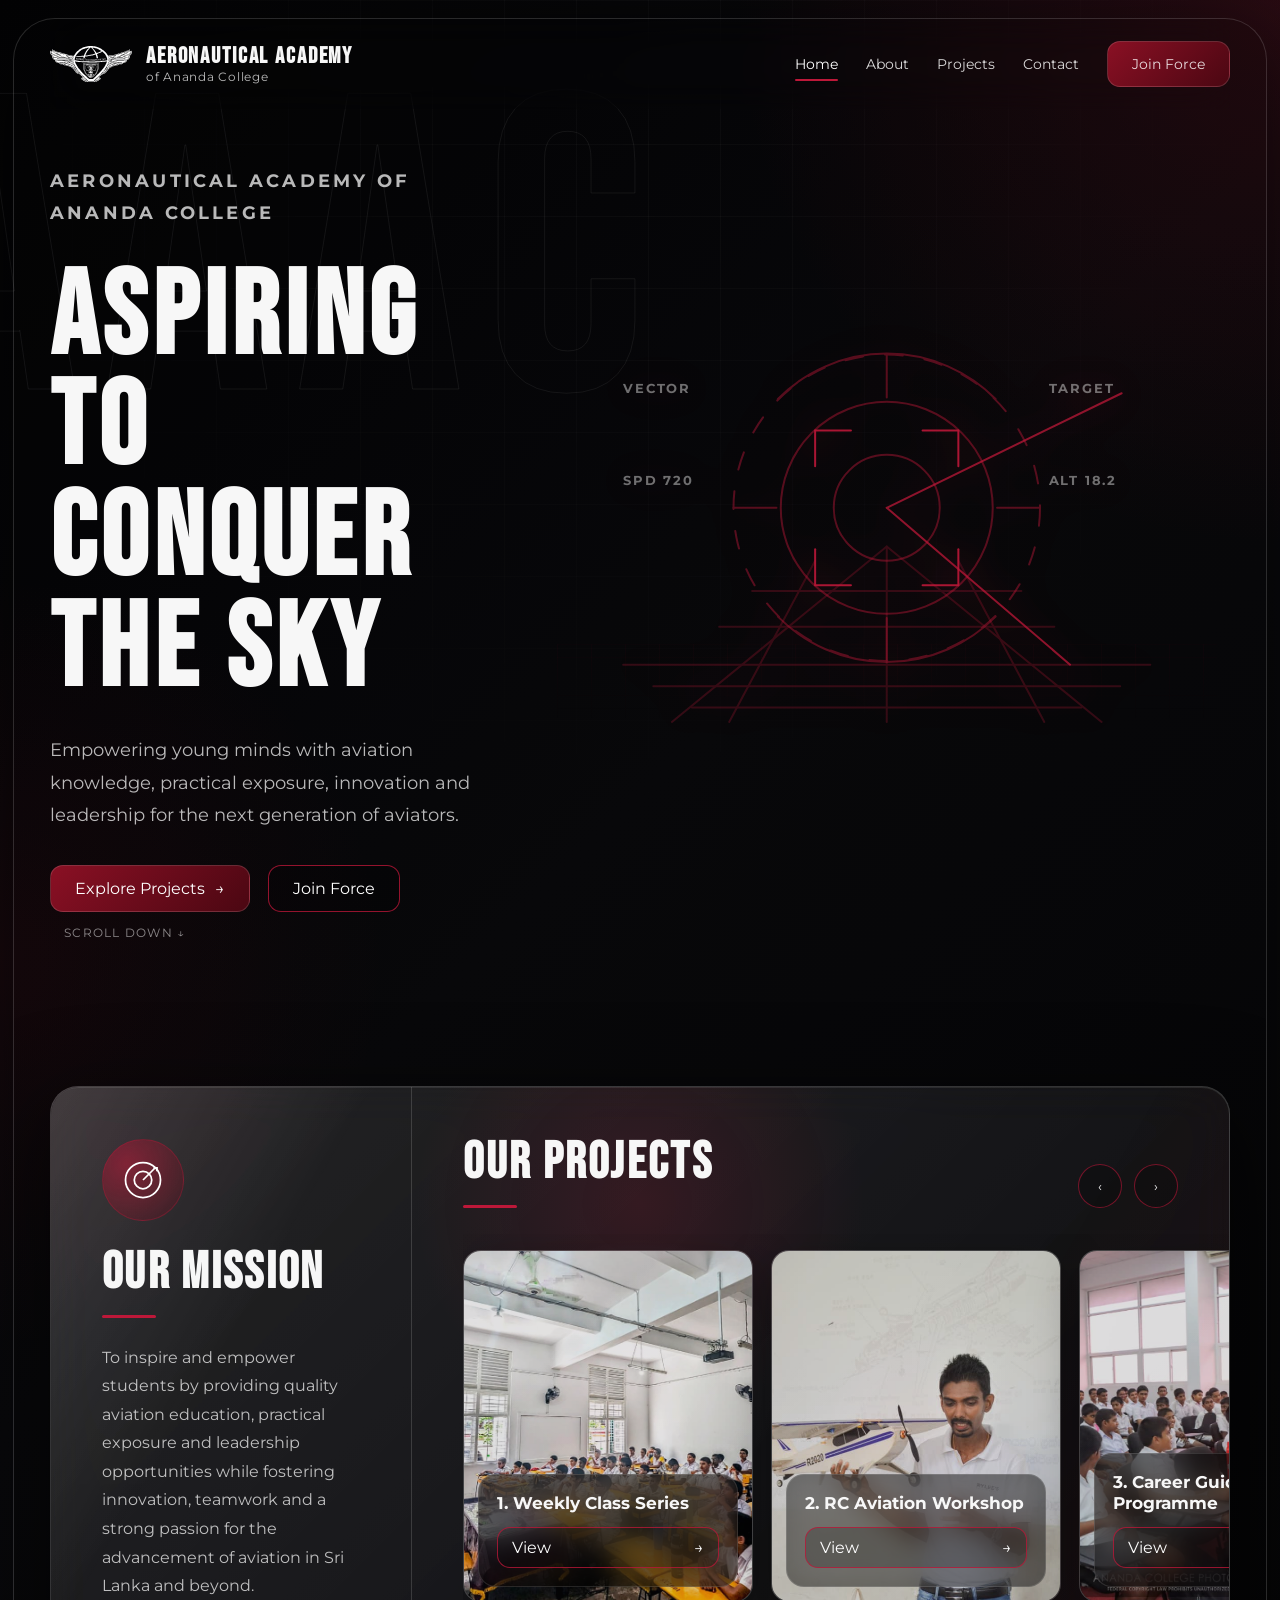
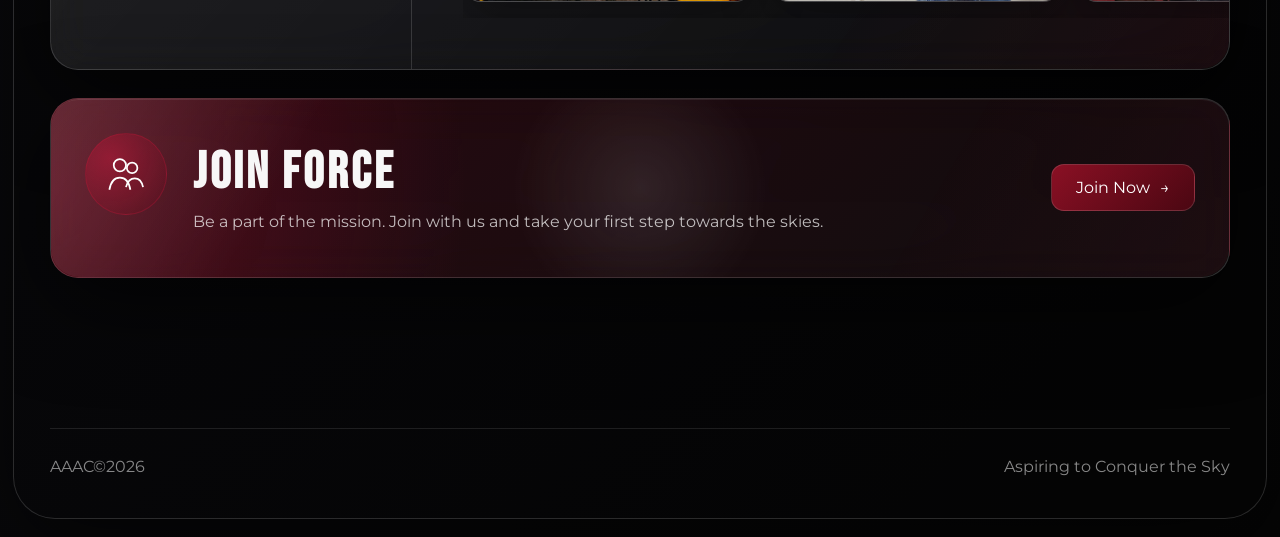
==== index.html @ 01f44553 "Update index.html" ====
<!doctype html>
<html lang="en">
<head>
  <meta charset="utf-8">
  <meta name="viewport" content="width=device-width, initial-scale=1">
  <title>Aeronautical Academy of Ananda College</title>
  <link rel="icon" type="image/x-icon" href="assets/img/fav.png">
  <meta name="description" content="Official website concept for the Aeronautical Academy of Ananda College.">
  <link rel="stylesheet" href="assets/css/style.css">
</head>
<body>
  <div class="site-shell">
    <header class="navbar">
      <a class="brand" href="index.html" aria-label="Aeronautical Academy home">
        <img src="assets/img/logo-white.svg" alt="Aeronautical Academy logo">
        <span class="brand-text"><strong>Aeronautical Academy</strong><span>of Ananda College</span></span>
      </a>
      <button id="mobileToggle" class="mobile-toggle" aria-label="Open navigation">☰</button>
      <nav id="navLinks" class="nav-links" aria-label="Main navigation">
        <a data-nav="index.html" href="index.html">Home</a>
        <a data-nav="about.html" href="about.html">About</a>
        <a href="index.html#projects">Projects</a>
        <a data-nav="contact.html" href="contact.html">Contact</a>
        <a class="btn btn-primary" href="join.html">Join Force</a>
      </nav>
    </header>

    <main>
      <section class="hero" id="home">
        <div class="hero-inner">
          <div class="hero-copy">
            <p class="eyebrow">Aeronautical Academy of Ananda College</p>
            <h1>Aspiring to Conquer the Sky</h1>
            <p>Empowering young minds with aviation knowledge, practical exposure, innovation and leadership for the next generation of aviators.</p>
            <div class="hero-actions">
              <a class="btn btn-primary" href="#projects">Explore Projects <span aria-hidden="true">→</span></a>
              <a class="btn btn-outline" href="join.html">Join Force</a>
            </div>
          </div>

          <div class="hero-visual fighter-hud-hero" aria-label="Interactive fighter jet HUD visual">
            <div id="f16Wrap" class="f16-wrap hud-wrap">
              <svg class="f16-svg hud-svg" viewBox="0 0 960 620" role="img" aria-label="Burgundy interactive fighter jet heads-up display">
                <defs>
                  <linearGradient id="hudFade" x1="0" y1="0" x2="1" y2="1">
                    <stop offset="0" stop-color="#ff315f" stop-opacity="0.88"/>
                    <stop offset="0.55" stop-color="#bd1839" stop-opacity="0.72"/>
                    <stop offset="1" stop-color="#6d0d20" stop-opacity="0.36"/>
                  </linearGradient>
                  <radialGradient id="hudGlow" cx="50%" cy="48%" r="55%">
                    <stop offset="0" stop-color="#bd1839" stop-opacity="0.22"/>
                    <stop offset="0.55" stop-color="#bd1839" stop-opacity="0.08"/>
                    <stop offset="1" stop-color="#bd1839" stop-opacity="0"/>
                  </radialGradient>
                </defs>


                <g class="hud-grid" aria-hidden="true">
                  <path d="M112 505 H848"/>
                  <path d="M154 535 H806"/>
                  <path d="M208 565 H752"/>
                  <path d="M480 340 V585"/>
                  <path d="M380 360 L260 585"/>
                  <path d="M580 360 L700 585"/>
                  <path d="M292 402 H668"/>
                  <path d="M246 452 H714"/>
                  <path d="M180 585 L480 340 L780 585"/>
                </g>

                <g class="hud-reticle">
                  <circle cx="480" cy="286" r="214"/>
                  <circle cx="480" cy="286" r="148"/>
                  <circle cx="480" cy="286" r="74"/>
                  <path d="M480 72 V132"/>
                  <path d="M480 440 V500"/>
                  <path d="M266 286 H326"/>
                  <path d="M634 286 H694"/>
                  <path d="M328 134 A214 214 0 0 1 632 134"/>
                  <path d="M328 438 A214 214 0 0 0 632 438"/>
                </g>

                <g class="hud-scan">
                  <path d="M480 286 L808 126"/>
                  <path d="M480 286 L736 505"/>
                </g>

                <g class="hud-lock">
                  <path d="M380 178 H430"/>
                  <path d="M530 178 H580"/>
                  <path d="M380 178 V228"/>
                  <path d="M580 178 V228"/>
                  <path d="M380 394 V344"/>
                  <path d="M580 394 V344"/>
                  <path d="M380 394 H430"/>
                  <path d="M530 394 H580"/>
                </g>

                <g class="hud-data hud-data-left">
                  <text x="112" y="126">VECTOR</text>
                  <path d="M112 148 H255"/>
                  <path d="M112 172 H214"/>
                  <path d="M112 196 H238"/>
                  <text x="112" y="254">SPD 720</text>
                  <path d="M112 276 H220"/>
                  <path d="M112 300 H184"/>
                </g>

                <g class="hud-data hud-data-right">
                  <text x="706" y="126">TARGET</text>
                  <path d="M706 148 H848"/>
                  <path d="M742 172 H848"/>
                  <path d="M720 196 H848"/>
                  <text x="706" y="254">ALT 18.2</text>
                  <path d="M738 276 H848"/>
                  <path d="M772 300 H848"/>
                </g>
                
              </svg>
            </div>
          </div>
        </div>
        <button class="hero-scroll" type="button" data-scroll-target="#projects">SCROLL DOWN ↓</button>
      </section>

      <section id="projects" class="section">
        <div class="home-combo glass">
          <div class="mission-panel">
            <div class="icon-orb" aria-hidden="true">
              <svg width="42" height="42" viewBox="0 0 48 48" fill="none" stroke="white" stroke-width="2"><path d="M24 44c11 0 20-9 20-20S35 4 24 4 4 13 4 24s9 20 20 20Z"/><path d="M24 34c5.5 0 10-4.5 10-10S29.5 14 24 14 14 18.5 14 24s4.5 10 10 10Z"/><path d="M24 24 38 10"/><path d="M36 10h4v4"/></svg>
            </div>
            <h2 class="section-title">Our Mission</h2>
            <div class="title-line"></div>
            <p>To inspire and empower students by providing quality aviation education, practical exposure and leadership opportunities while fostering innovation, teamwork and a strong passion for the advancement of aviation in Sri Lanka and beyond.</p>
          </div>

          <div class="projects-panel">
            <div class="panel-head">
              <div>
                <h2 class="section-title">Our Projects</h2>
                <div class="title-line"></div>
              </div>
              <div class="carousel-controls">
                <button id="projectPrev" class="circle-btn" aria-label="Previous projects">‹</button>
                <button id="projectNext" class="circle-btn" aria-label="Next projects">›</button>
              </div>
            </div>
            <div id="projectRail" class="project-rail" aria-label="Project carousel"></div>
          </div>
        </div>

        <div class="join-strip glass">
          <div class="icon-orb" aria-hidden="true">
            <svg width="42" height="42" viewBox="0 0 48 48" fill="none" stroke="white" stroke-width="2"><path d="M17 21a7 7 0 1 0 0-14 7 7 0 0 0 0 14Z"/><path d="M31 23a6 6 0 1 0 0-12 6 6 0 0 0 0 12Z"/><path d="M5 42c1.5-9 6-14 12-14s10.5 5 12 14"/><path d="M24 39c1.8-6.5 5.4-10 10-10 4.8 0 8.2 4 9.5 10"/></svg>
          </div>
          <div>
            <h2>Join Force</h2>
            <p>Be a part of the mission. Join with us and take your first step towards the skies.</p>
          </div>
          <a class="btn btn-primary" href="join.html">Join Now <span aria-hidden="true">→</span></a>
        </div>
      </section>
    </main>

    <footer class="footer">
      <span>AAAC©2026</span>
      <span>Aspiring to Conquer the Sky</span>
    </footer>
  </div>

  <script src="assets/data/site-content.js"></script>
  <script src="assets/js/main.js"></script>
</body>
</html>
---- assets/css/style.css ----
/*
  Aeronautical Academy of Ananda College website
  Theme: jet black + burgundy, rounded rectangles, glassmorphism, fluid UI
*/

@import url('https://fonts.googleapis.com/css2?family=Bebas+Neue&family=Montserrat:wght@300;400;500;600;700;800&display=swap');

/* If you own the Winland font file, place it at assets/fonts/winland.woff2 and uncomment this block.
@font-face {
  font-family: 'Winland';
  src: url('../fonts/winland.woff2') format('woff2');
  font-weight: normal;
  font-style: normal;
}
*/

:root {
  --black: #050507;
  --jet: #0b0b0f;
  --jet-2: #111116;
  --glass: rgba(19, 18, 22, 0.68);
  --glass-soft: rgba(255, 255, 255, 0.055);
  --border: rgba(255, 255, 255, 0.15);
  --border-strong: rgba(255, 255, 255, 0.28);
  --text: #f7f7f7;
  --muted: rgba(255, 255, 255, 0.72);
  --soft: rgba(255, 255, 255, 0.52);
  --burgundy: #8a1024;
  --burgundy-2: #bd1839;
  --burgundy-3: #4b0712;
  --shadow: 0 24px 90px rgba(0, 0, 0, 0.62);
  --radius-xl: 42px;
  --radius-lg: 28px;
  --radius-md: 18px;
  --radius-sm: 13px;
  --container: min(1180px, calc(100vw - 34px));
  --cursor-x: 50vw;
  --cursor-y: 50vh;
}


* {
  box-sizing: border-box;
}

html {
  scroll-behavior: smooth;
}

body {
  margin: 0;
  font-family: 'Montserrat', Arial, sans-serif;
  color: var(--text);
  background:
    radial-gradient(circle at top right, rgba(138, 16, 36, 0.24), transparent 34rem),
    radial-gradient(circle at left 45%, rgba(138, 16, 36, 0.12), transparent 24rem),
    linear-gradient(135deg, #030304 0%, #0a0a0d 42%, #050505 100%);
  overflow-x: hidden;
}

body::before {
  content: '';
  position: fixed;
  inset: 0;
  z-index: -3;
  background-image:
    linear-gradient(rgba(255,255,255,0.035) 1px, transparent 1px),
    linear-gradient(90deg, rgba(255,255,255,0.035) 1px, transparent 1px);
  background-size: 72px 72px;
  mask-image: radial-gradient(circle at 50% 20%, black, transparent 72%);
}

body::after {
  content: 'AAAC';
  position: fixed;
  z-index: -2;
  left: -7vw;
  top: 1vh;
  font-family: 'Bebas Neue', 'Montserrat', sans-serif;
  font-size: clamp(12rem, 33vw, 31rem);
  letter-spacing: 0.05em;
  color: transparent;
  -webkit-text-stroke: 1px rgba(255,255,255,0.08);
  text-stroke: 1px rgba(255,255,255,0.08);
  pointer-events: none;
}

a {
  color: inherit;
  text-decoration: none;
}

img {
  max-width: 100%;
  display: block;
}

button,
input,
select,
textarea {
  font-family: inherit;
}

::selection {
  background: var(--burgundy-2);
  color: white;
}


.cursor-glow {
  position: fixed;
  left: 0;
  top: 0;
  width: 340px;
  height: 340px;
  border-radius: 999px;
  transform: translate3d(calc(var(--cursor-x) - 170px), calc(var(--cursor-y) - 170px), 0);
  pointer-events: none;
  z-index: 1;
  opacity: 0.38;
  background: radial-gradient(circle, rgba(189, 24, 57, 0.22), rgba(189, 24, 57, 0.07) 38%, transparent 70%);
  filter: blur(16px);
  mix-blend-mode: screen;
  transition: opacity 180ms ease;
}

.cursor-glow.is-hidden {
  opacity: 0;
}

.site-shell,
.navbar,
main,
.footer {
  position: relative;
  z-index: 2;
}

.container {
  width: var(--container);
  margin-inline: auto;
}

.site-shell {
  width: min(1440px, calc(100vw - 26px));
  margin: 18px auto;
  border: 1px solid var(--border);
  border-radius: var(--radius-xl);
  background: rgba(0,0,0,0.18);
  box-shadow: var(--shadow);
  overflow: hidden;
}

.navbar {
  position: sticky;
  top: 0;
  z-index: 50;
  display: flex;
  align-items: center;
  justify-content: space-between;
  gap: 18px;
  width: var(--container);
  margin: 0 auto;
  padding: 22px 0;
  backdrop-filter: blur(18px);
}

.brand {
  display: flex;
  align-items: center;
  gap: 14px;
  min-width: 250px;
}

.brand img {
  width: 82px;
  height: auto;
}

.brand-text {
  line-height: 1.1;
}

.brand-text strong {
  display: block;
  font-family: 'Bebas Neue', 'Montserrat', sans-serif;
  letter-spacing: 0.08em;
  font-size: 1.45rem;
}

.brand-text span {
  display: block;
  font-size: 0.78rem;
  color: var(--muted);
  letter-spacing: 0.06em;
}

.nav-links {
  display: flex;
  align-items: center;
  gap: 28px;
  font-size: 0.9rem;
}

.nav-links a {
  position: relative;
  color: rgba(255,255,255,0.84);
  transition: color 180ms ease;
}

.nav-links a::after {
  content: '';
  position: absolute;
  left: 0;
  bottom: -8px;
  width: 100%;
  height: 2px;
  border-radius: 999px;
  background: var(--burgundy-2);
  transform: scaleX(0);
  transform-origin: left;
  transition: transform 180ms ease;
}

.nav-links a:hover,
.nav-links a.active {
  color: white;
}

.nav-links a:hover::after,
.nav-links a.active::after {
  transform: scaleX(1);
}

.mobile-toggle {
  display: none;
  width: 46px;
  height: 46px;
  border: 1px solid var(--border);
  border-radius: 16px;
  background: var(--glass-soft);
  color: white;
  cursor: pointer;
}

.btn {
  border: 1px solid var(--border);
  border-radius: var(--radius-sm);
  padding: 13px 24px;
  color: white;
  background: rgba(255,255,255,0.04);
  cursor: pointer;
  transition: transform 190ms ease, box-shadow 190ms ease, background 190ms ease, border-color 190ms ease;
  display: inline-flex;
  align-items: center;
  justify-content: center;
  gap: 10px;
  min-height: 46px;
}

.btn:hover {
  transform: translateY(-2px);
  border-color: rgba(255,255,255,0.28);
  box-shadow: 0 12px 30px rgba(138, 16, 36, 0.28);
}

.btn-primary {
  background: linear-gradient(135deg, var(--burgundy), var(--burgundy-3));
  border-color: rgba(255,255,255,0.14);
}

.btn-outline {
  border-color: rgba(189,24,57,0.78);
  background: rgba(0,0,0,0.18);
}

.section {
  padding: clamp(56px, 8vw, 112px) 0;
  position: relative;
}

.hero {
  min-height: 785px;
  display: grid;
  align-items: center;
  position: relative;
  padding: 28px 0 72px;
}

.hero-inner {
  display: grid;
  grid-template-columns: minmax(320px, 0.92fr) minmax(420px, 1.35fr);
  align-items: center;
  gap: 24px;
  width: var(--container);
  margin-inline: auto;
}

.eyebrow {
  color: var(--burgundy-2);
  font-weight: 700;
  letter-spacing: 0.18em;
  text-transform: uppercase;
  font-size: 0.78rem;
}

.hero h1,
.page-title,
.section-title,
.card-title,
.project-heading {
  font-family: 'Bebas Neue', 'Winland', 'Montserrat', sans-serif;
  letter-spacing: 0.045em;
  line-height: 0.94;
  margin: 0;
}

.hero h1 {
  font-size: clamp(4.3rem, 9.2vw, 8.8rem);
  max-width: 670px;
  text-wrap: balance;
}

.hero p {
  color: var(--muted);
  font-size: clamp(1rem, 1.4vw, 1.16rem);
  line-height: 1.8;
  max-width: 540px;
  margin: 28px 0 34px;
}

.hero-actions {
  display: flex;
  gap: 18px;
  flex-wrap: wrap;
}

.hero-visual {
  position: relative;
  min-height: 520px;
  display: grid;
  place-items: center;
  perspective: 1000px;
}


.hero-visual::before,
.hero-visual::after {
  content: '';
  position: absolute;
  pointer-events: none;
}

.hero-visual::before {
  width: min(720px, 94%);
  height: min(720px, 94%);
  border-radius: 50%;
  border: 1px solid rgba(189, 24, 57, 0.14);
  box-shadow: inset 0 0 42px rgba(189, 24, 57, 0.07), 0 0 90px rgba(189, 24, 57, 0.08);
}

.hero-visual::after {
  width: min(520px, 80%);
  height: min(520px, 80%);
  border-radius: 50%;
  background:
    linear-gradient(90deg, transparent 49.8%, rgba(189,24,57,.22) 50%, transparent 50.2%),
    linear-gradient(0deg, transparent 49.8%, rgba(189,24,57,.22) 50%, transparent 50.2%);
  opacity: 0.35;
  transform: rotate(var(--radar-rotation, 0deg));
}

.f16-wrap {
  position: relative;
  width: min(760px, 100%);
  aspect-ratio: 1.48 / 1;
  display: grid;
  place-items: center;
  transform-style: preserve-3d;
  transition: transform 320ms cubic-bezier(.2,.8,.2,1), filter 220ms ease;
  will-change: transform;
}


.f16-wrap::before {
  content: '';
  position: absolute;
  width: 88%;
  aspect-ratio: 1;
  border: 1px solid rgba(189, 24, 57, 0.28);
  border-radius: 999px;
  background:
    repeating-conic-gradient(from 0deg, rgba(189,24,57,0.25) 0 1deg, transparent 1deg 12deg),
    radial-gradient(circle, rgba(138,16,36,0.18), transparent 66%);
  filter: blur(0.1px);
  opacity: 0.72;
}

.f16-wrap::after {
  content: '';
  position: absolute;
  inset: 52% -10% -18%;
  background-image:
    linear-gradient(rgba(189, 24, 57, 0.34) 1px, transparent 1px),
    linear-gradient(90deg, rgba(189, 24, 57, 0.18) 1px, transparent 1px);
  background-size: 42px 42px;
  transform: perspective(500px) rotateX(72deg);
  transform-origin: top;
  opacity: 0.54;
  mask-image: linear-gradient(to bottom, black, transparent 82%);
}

.f16-svg {
  position: relative;
  z-index: 2;
  width: 100%;
  height: 100%;
  filter: drop-shadow(0 0 16px rgba(189,24,57,0.34));
}


.f16-wrap:hover .f16-svg {
  filter: drop-shadow(0 0 22px rgba(189,24,57,0.62)) drop-shadow(0 0 55px rgba(138,16,36,0.36));
}

.f16-svg path,
.f16-svg line,
.f16-svg ellipse,
.f16-svg polygon {
  vector-effect: non-scaling-stroke;
}

.f16-svg path,
.f16-svg line,
.f16-svg ellipse,
.f16-svg polyline,
.f16-svg polygon {
  fill: none;
  stroke: var(--burgundy-2);
  stroke-width: 1.8;
  stroke-linecap: round;
  stroke-linejoin: round;
}

.hero-scroll {
  position: absolute;
  left: calc((100vw - var(--container)) / 2);
  bottom: 36px;
  font-size: 0.72rem;
  color: var(--soft);
  letter-spacing: 0.11em;
}

.glass {
  position: relative;
  border: 1px solid var(--border);
  border-radius: var(--radius-lg);
  background:
    radial-gradient(circle at var(--mx, 50%) var(--my, 20%), rgba(189,24,57,0.16), transparent 30%),
    linear-gradient(135deg, rgba(255,255,255,0.11), rgba(255,255,255,0.035));
  box-shadow: var(--shadow), inset 0 1px 0 rgba(255,255,255,0.09);
  backdrop-filter: blur(22px) saturate(135%);
  -webkit-backdrop-filter: blur(22px) saturate(135%);
}

.glass::before {
  content: '';
  position: absolute;
  inset: 0;
  border-radius: inherit;
  pointer-events: none;
  background:
    linear-gradient(120deg, rgba(255,255,255,0.17), transparent 22%, transparent 72%, rgba(189,24,57,0.12)),
    radial-gradient(circle at var(--mx, 50%) var(--my, 50%), rgba(255,255,255,0.13), transparent 22%);
  opacity: 0.75;
  mask-image: linear-gradient(black, black);
}

.glass > * {
  position: relative;
  z-index: 1;
}

.home-combo {
  width: var(--container);
  margin: 0 auto;
  display: grid;
  grid-template-columns: minmax(260px, 0.42fr) minmax(0, 0.95fr);
  overflow: hidden;
}

.mission-panel {
  padding: clamp(28px, 4vw, 54px);
  border-right: 1px solid var(--border);
}

.icon-orb {
  width: 82px;
  height: 82px;
  border-radius: 50%;
  display: grid;
  place-items: center;
  background: radial-gradient(circle at 30% 30%, rgba(189,24,57,0.55), rgba(72,7,18,0.22));
  border: 1px solid rgba(189,24,57,0.34);
  margin-bottom: 28px;
}

.section-title {
  font-size: clamp(2.6rem, 4vw, 4.3rem);
}

.title-line {
  width: 54px;
  height: 3px;
  border-radius: 999px;
  background: var(--burgundy-2);
  margin: 18px 0 26px;
}

.mission-panel p,
.about-copy p,
.project-body p,
.info-card p,
.form-intro p {
  color: var(--muted);
  line-height: 1.82;
  font-size: 0.98rem;
}

.projects-panel {
  padding: clamp(28px, 4vw, 54px) 0 clamp(28px, 4vw, 54px) clamp(28px, 4vw, 54px);
  min-width: 0;
}

.panel-head {
  display: flex;
  align-items: center;
  justify-content: space-between;
  gap: 18px;
  padding-right: clamp(28px, 4vw, 54px);
}

.carousel-controls {
  display: flex;
  gap: 12px;
}

.circle-btn {
  width: 44px;
  height: 44px;
  border-radius: 999px;
  border: 1px solid rgba(189,24,57,0.58);
  background: rgba(0,0,0,0.2);
  color: white;
  cursor: pointer;
}

.project-rail {
  display: flex;
  gap: 18px;
  overflow-x: auto;
  scroll-snap-type: x mandatory;
  padding: 16px clamp(28px, 4vw, 54px) 16px 0;
  scrollbar-width: none;
}

.project-rail::-webkit-scrollbar {
  display: none;
}

.project-card {
  flex: 0 0 min(290px, 78vw);
  min-height: 350px;
  border: 1px solid var(--border);
  border-radius: var(--radius-md);
  background:
    radial-gradient(circle at var(--mx, 50%) var(--my, 50%), rgba(189,24,57,0.25), transparent 38%),
    linear-gradient(135deg, rgba(255,255,255,0.10), rgba(255,255,255,0.035));
  overflow: hidden;
  scroll-snap-align: start;
  position: relative;
  transform-style: preserve-3d;
  transition: border-color 170ms ease, box-shadow 170ms ease;
  will-change: transform;
  box-shadow: 0 18px 48px rgba(0,0,0,0.35);
}


.project-card:hover {
  border-color: rgba(189,24,57,0.7);
}


.project-card::after,
.member-card::after,
.detail-card::after {
  content: '';
  position: absolute;
  inset: 0;
  border-radius: inherit;
  pointer-events: none;
  background: radial-gradient(circle at var(--mx, 50%) var(--my, 50%), rgba(255,255,255,0.23), transparent 22%);
  opacity: 0;
  transition: opacity 160ms ease;
  z-index: 1;
}


.project-card:hover::after,
.member-card:hover::after,
.detail-card:hover::after {
  opacity: 0.45;
}

.project-card:hover {
  box-shadow: 0 28px 72px rgba(0,0,0,0.55), 0 0 34px rgba(189,24,57,0.17);
}

.project-card-content,
.member-card > *,
.detail-card > * {
  position: relative;
  z-index: 2;
}

.project-card img {
  width: 100%;
  height: 350px;
  object-fit: cover;
  opacity: 0.86;
  transition: transform 250ms ease, opacity 250ms ease;
}

.project-card:hover img {
  transform: scale(1.05);
  opacity: 1;
}

.project-card-content {
  position: absolute;
  inset: auto 14px 14px 14px;
  border-radius: 18px;
  padding: 18px;
  background: rgba(0,0,0,0.48);
  border: 1px solid rgba(255,255,255,0.12);
  backdrop-filter: blur(14px);
  z-index: 2;
}

.project-card h3 {
  font-size: 1.05rem;
  line-height: 1.22;
  margin: 0 0 14px;
}

.project-card .btn {
  width: 100%;
  min-height: 40px;
  padding: 10px 14px;
  justify-content: space-between;
}

.join-strip {
  width: var(--container);
  margin: 28px auto 0;
  display: grid;
  grid-template-columns: auto 1fr auto;
  align-items: center;
  gap: 26px;
  padding: clamp(24px, 3vw, 34px);
  background:
    radial-gradient(circle at left, rgba(189,24,57,0.32), transparent 26rem),
    linear-gradient(135deg, rgba(138,16,36,0.28), rgba(255,255,255,0.04));
}

.join-strip h2 {
  margin: 0;
  font-family: 'Bebas Neue', sans-serif;
  font-size: clamp(2.8rem, 4vw, 4.2rem);
  letter-spacing: 0.06em;
}

.join-strip p {
  margin: 6px 0 0;
  color: var(--muted);
  line-height: 1.6;
}

.page-hero {
  width: var(--container);
  margin: 0 auto;
  padding: 82px 0 52px;
}

.page-title {
  font-size: clamp(4.8rem, 10vw, 10rem);
}

.page-subtitle {
  max-width: 760px;
  margin-top: 22px;
  color: var(--muted);
  line-height: 1.8;
}

.about-grid {
  width: var(--container);
  margin: 0 auto;
  display: grid;
  grid-template-columns: minmax(0, 0.8fr) minmax(280px, 0.52fr);
  gap: 22px;
}

.about-copy,
.info-card,
.project-article,
.form-card,
.board-panel,
.contact-form-card {
  padding: clamp(28px, 4vw, 52px);
}

.about-visual {
  min-height: 430px;
  border-radius: var(--radius-lg);
  border: 1px solid var(--border);
  background:
    radial-gradient(circle at 50% 42%, rgba(138,16,36,0.34), transparent 18rem),
    linear-gradient(135deg, rgba(255,255,255,0.08), rgba(255,255,255,0.02));
  position: relative;
  overflow: hidden;
}

.about-visual::after {
  content: '';
  position: absolute;
  inset: 18%;
  border-radius: 50%;
  border: 1px solid rgba(189,24,57,0.35);
  box-shadow: 0 0 0 55px rgba(189,24,57,0.035), 0 0 90px rgba(189,24,57,0.2);
}

.board-panel {
  width: var(--container);
  margin: 28px auto 0;
}

.board-grid {
  display: grid;
  grid-template-columns: repeat(3, minmax(0, 1fr));
  gap: 16px;
  margin-top: 28px;
}

.member-card {
  display: grid;
  grid-template-columns: 54px 1fr;
  align-items: center;
  gap: 14px;
  border: 1px solid var(--border);
  border-radius: var(--radius-md);
  padding: 18px;
  background:
    radial-gradient(circle at var(--mx, 50%) var(--my, 50%), rgba(189,24,57,0.16), transparent 44%),
    rgba(255,255,255,0.055);
  transform-style: preserve-3d;
  transition: border-color 160ms ease, box-shadow 160ms ease;
  will-change: transform;
  position: relative;
  overflow: hidden;
}

.member-card:hover {
  border-color: rgba(189,24,57,0.66);
  box-shadow: 0 22px 55px rgba(0,0,0,0.34), 0 0 28px rgba(189,24,57,0.12);
}

.avatar {
  width: 54px;
  height: 54px;
  border-radius: 50%;
  background: radial-gradient(circle at 30% 30%, rgba(255,255,255,0.92), rgba(255,255,255,0.16));
  border: 1px solid rgba(189,24,57,0.65);
  display: grid;
  place-items: center;
  overflow: hidden;
}

.avatar svg {
  width: 33px;
  height: 33px;
  opacity: 0.95;
}

.member-card strong {
  display: block;
  text-transform: uppercase;
  font-size: 0.78rem;
  letter-spacing: 0.03em;
}

.member-card span {
  display: block;
  margin-top: 4px;
  color: var(--muted);
  font-size: 0.86rem;
}

.form-layout,
.contact-layout,
.project-layout {
  width: var(--container);
  margin: 0 auto;
  display: grid;
  grid-template-columns: minmax(0, 0.72fr) minmax(300px, 0.38fr);
  gap: 22px;
  align-items: start;
}

.form-section-title {
  margin: 38px 0 16px;
  font-family: 'Bebas Neue', sans-serif;
  letter-spacing: 0.06em;
  font-size: 2.2rem;
  color: white;
}

.form-grid {
  display: grid;
  grid-template-columns: repeat(2, minmax(0, 1fr));
  gap: 16px;
}

.form-grid .full {
  grid-column: 1 / -1;
}

label {
  display: block;
  color: rgba(255,255,255,0.86);
  font-size: 0.86rem;
  margin-bottom: 8px;
}

input,
select,
textarea {
  width: 100%;
  color: white;
  background: rgba(255,255,255,0.07);
  border: 1px solid rgba(255,255,255,0.16);
  border-radius: var(--radius-sm);
  padding: 14px 15px;
  outline: none;
  transition: border-color 160ms ease, background 160ms ease, box-shadow 160ms ease;
}

textarea {
  min-height: 142px;
  resize: vertical;
}

input:focus,
select:focus,
textarea:focus {
  border-color: rgba(189,24,57,0.78);
  background: rgba(255,255,255,0.095);
  box-shadow: 0 0 0 4px rgba(189,24,57,0.14);
}

.form-actions {
  display: flex;
  gap: 14px;
  margin-top: 28px;
  flex-wrap: wrap;
}

.notice {
  margin-top: 16px;
  color: var(--muted);
  font-size: 0.9rem;
  line-height: 1.6;
}

.mini-list {
  list-style: none;
  padding: 0;
  margin: 20px 0 0;
}

.mini-list li {
  padding: 13px 0;
  border-bottom: 1px solid rgba(255,255,255,0.1);
  color: var(--muted);
}

.contact-details {
  display: grid;
  gap: 16px;
}

.detail-card {
  position: relative;
  overflow: hidden;
  padding: 24px;
  border-radius: var(--radius-md);
  border: 1px solid var(--border);
  background: rgba(255,255,255,0.055);
}

.detail-card strong {
  display: block;
  text-transform: uppercase;
  font-size: 0.76rem;
  letter-spacing: 0.12em;
  color: var(--soft);
  margin-bottom: 8px;
}

.project-heading {
  font-size: clamp(3.4rem, 6vw, 6.2rem);
}

.project-meta {
  display: flex;
  gap: 12px;
  flex-wrap: wrap;
  margin: 20px 0 30px;
}

.pill {
  border: 1px solid rgba(189,24,57,0.46);
  border-radius: 999px;
  padding: 9px 14px;
  color: var(--muted);
  background: rgba(255,255,255,0.04);
  font-size: 0.84rem;
}

.project-main-image {
  border-radius: var(--radius-lg);
  overflow: hidden;
  border: 1px solid var(--border);
  margin: 0 0 28px;
}

.project-body h2 {
  font-family: 'Bebas Neue', sans-serif;
  letter-spacing: 0.05em;
  font-size: 2.8rem;
  margin: 34px 0 12px;
}

.toast {
  position: fixed;
  right: 24px;
  bottom: 24px;
  z-index: 100;
  max-width: 360px;
  padding: 16px 18px;
  border-radius: 18px;
  background: rgba(10,10,12,0.86);
  border: 1px solid rgba(189,24,57,0.55);
  color: white;
  box-shadow: var(--shadow);
  transform: translateY(24px);
  opacity: 0;
  pointer-events: none;
  transition: opacity 200ms ease, transform 200ms ease;
}

.toast.show {
  opacity: 1;
  transform: translateY(0);
}

.footer {
  width: var(--container);
  margin: 48px auto 0;
  padding: 28px 0 42px;
  color: var(--soft);
  border-top: 1px solid rgba(255,255,255,0.1);
  display: flex;
  justify-content: space-between;
  gap: 16px;
  flex-wrap: wrap;
}

@media (max-width: 990px) {
  .site-shell {
    margin: 8px auto;
    width: calc(100vw - 16px);
  }
  .mobile-toggle {
    display: block;
  }
  .nav-links {
    position: fixed;
    top: 92px;
    left: 18px;
    right: 18px;
    display: none;
    flex-direction: column;
    align-items: stretch;
    gap: 0;
    padding: 16px;
    border-radius: 24px;
    border: 1px solid var(--border);
    background: rgba(8,8,10,0.94);
    backdrop-filter: blur(22px);
  }
  .nav-links.open {
    display: flex;
  }
  .nav-links a,
  .nav-links .btn {
    padding: 14px;
  }
  .hero {
    min-height: auto;
  }
  .hero-inner,
  .home-combo,
  .about-grid,
  .form-layout,
  .contact-layout,
  .project-layout {
    grid-template-columns: 1fr;
  }
  .hero-visual {
    min-height: 390px;
    order: -1;
  }
  .mission-panel {
    border-right: none;
    border-bottom: 1px solid var(--border);
  }
  .join-strip {
    grid-template-columns: 1fr;
  }
  .board-grid {
    grid-template-columns: repeat(2, minmax(0, 1fr));
  }
}

@media (max-width: 620px) {
  :root {
    --radius-xl: 26px;
    --radius-lg: 22px;
  }
  .brand {
    min-width: 0;
  }
  .brand img {
    width: 58px;
  }
  .brand-text strong {
    font-size: 1.1rem;
  }
  .brand-text span {
    font-size: 0.66rem;
  }
  .hero h1 {
    font-size: clamp(3.8rem, 17vw, 5.6rem);
  }
  .panel-head,
  .hero-actions,
  .form-actions {
    align-items: stretch;
    flex-direction: column;
  }
  .carousel-controls {
    align-self: flex-start;
  }
  .form-grid,
  .board-grid {
    grid-template-columns: 1fr;
  }
  .footer {
    flex-direction: column;
  }
}


@media (prefers-reduced-motion: reduce) {
  html { scroll-behavior: auto; }
  *, *::before, *::after { transition-duration: 0.01ms !important; animation-duration: 0.01ms !important; animation-iteration-count: 1 !important; }
  .cursor-glow { display: none; }
}

/* === Requested fixes only: hero buttons, Corsair F4U-1 visual, 360 engine card === */
.hero-copy {
  position: relative;
  z-index: 8;
}

.hero-actions,
.hero-actions .btn {
  position: relative;
  z-index: 30;
  pointer-events: auto;
}

.hero-scroll {
  z-index: 30;
  border: 0;
  background: transparent;
  font-family: 'Montserrat', sans-serif;
  cursor: pointer;
  padding: 8px 0;
  pointer-events: auto;
  transition: color 180ms ease, transform 180ms ease, text-shadow 180ms ease;
}

.hero-scroll:hover {
  color: var(--burgundy-2);
  transform: translateY(-2px);
  text-shadow: 0 0 18px rgba(189, 24, 57, 0.55);
}

.hero-visual.corsair-hero {
  pointer-events: none;
}

.hero-visual.corsair-hero::before,
.hero-visual.corsair-hero::after,
.corsair-wrap::before {
  display: none !important;
}

.corsair-wrap {
  pointer-events: auto;
  width: min(820px, 100%);
  aspect-ratio: 1.62 / 1;
  filter: drop-shadow(0 0 20px rgba(189, 24, 57, 0.22));
}

.corsair-wrap::after {
  inset: 64% -6% -22%;
  opacity: 0.38;
  background-size: 46px 46px;
}

.corsair-svg {
  transform: translateZ(36px);
}

.corsair-svg path,
.corsair-svg line,
.corsair-svg ellipse,
.corsair-svg circle,
.corsair-svg polygon {
  fill: none;
  stroke: var(--burgundy-2);
  stroke-width: 2.05;
  stroke-linecap: round;
  stroke-linejoin: round;
  vector-effect: non-scaling-stroke;
}

.corsair-shadow-grid {
  opacity: 0.32;
}

.corsair-body {
  opacity: 0.96;
}

.corsair-prop {
  opacity: 0.82;
  transform-box: fill-box;
  transform-origin: center;
  animation: corsairPropPulse 5.2s ease-in-out infinite;
}

.corsair-wing,
.corsair-tail,
.corsair-details {
  opacity: 0.9;
}

.corsair-wrap:hover .corsair-svg {
  filter: drop-shadow(0 0 24px rgba(189,24,57,0.7)) drop-shadow(0 0 60px rgba(138,16,36,0.42));
}

.about-visual.engine-card {
  display: grid;
  place-items: center;
  cursor: grab;
  user-select: none;
  min-height: 430px;
}

.about-visual.engine-card::after {
  display: none !important;
}

.about-visual.engine-card:active {
  cursor: grabbing;
}

.engine-stage {
  width: min(440px, 86%);
  aspect-ratio: 1 / 1;
  display: grid;
  place-items: center;
  perspective: 920px;
  transform-style: preserve-3d;
  animation: engineFloat 5.5s ease-in-out infinite;
}

.engine-stage::before {
  content: '';
  position: absolute;
  inset: 9%;
  border-radius: 999px;
  background: radial-gradient(circle, rgba(189,24,57,0.24), rgba(189,24,57,0.06) 44%, transparent 70%);
  filter: blur(18px);
  transform: translateZ(-80px);
}

.engine-svg {
  position: relative;
  z-index: 2;
  width: 100%;
  height: 100%;
  overflow: visible;
  transform: rotateY(var(--engine-rotate-y, -18deg)) rotateX(var(--engine-rotate-x, 9deg)) translateZ(26px);
  transform-style: preserve-3d;
  transition: filter 180ms ease;
  filter: drop-shadow(0 0 18px rgba(189,24,57,0.38));
}

.engine-stage:hover .engine-svg,
.engine-stage.is-dragging .engine-svg {
  filter: drop-shadow(0 0 28px rgba(189,24,57,0.68)) drop-shadow(0 0 64px rgba(138,16,36,0.35));
}

.engine-svg path,
.engine-svg line,
.engine-svg ellipse,
.engine-svg circle {
  fill: none;
  stroke: var(--burgundy-2);
  stroke-width: 2.2;
  stroke-linecap: round;
  stroke-linejoin: round;
  vector-effect: non-scaling-stroke;
}

.engine-outer { opacity: 0.92; }
.engine-lines { opacity: 0.28; }

.engine-fan {
  opacity: 0.78;
  transform-box: fill-box;
  transform-origin: center;
  animation: engineFanSpin 11s linear infinite;
}

.engine-stage.is-dragging .engine-fan {
  animation-duration: 2.4s;
}

.engine-hint {
  position: absolute;
  right: 30px;
  bottom: 24px;
  color: var(--soft);
  font-size: 0.68rem;
  letter-spacing: 0.16em;
  text-transform: uppercase;
  opacity: 0.8;
}

@keyframes corsairPropPulse {
  0%, 100% { opacity: 0.72; transform: scale(1); }
  50% { opacity: 0.98; transform: scale(1.012); }
}

@keyframes engineFloat {
  0%, 100% { transform: translateY(0); }
  50% { transform: translateY(-10px); }
}

@keyframes engineFanSpin {
  to { transform: rotate(360deg); }
}

@media (max-width: 760px) {
  .corsair-wrap { width: min(640px, 100%); }
  .engine-stage { width: min(340px, 88%); }
}


/* === HUD replacement for landing page aircraft only === */
.hero-visual.fighter-hud-hero {
  pointer-events: none;
}

.hero-visual.fighter-hud-hero::before,
.hero-visual.fighter-hud-hero::after,
.hud-wrap::before {
  display: none !important;
}

.hud-wrap {
  pointer-events: auto;
  width: min(850px, 100%);
  aspect-ratio: 1.55 / 1;
  filter: drop-shadow(0 0 18px rgba(189, 24, 57, 0.24));
}

.hud-wrap::after {
  content: '';
  position: absolute;
  inset: 58% 2% -18%;
  background:
    linear-gradient(rgba(189,24,57,.18) 1px, transparent 1px),
    linear-gradient(90deg, rgba(189,24,57,.18) 1px, transparent 1px);
  background-size: 34px 34px;
  transform: rotateX(68deg) translateZ(-90px);
  transform-origin: top;
  opacity: .22;
  filter: blur(.2px);
  pointer-events: none;
}

.hud-svg {
  transform: translateZ(36px);
  overflow: visible;
}

.hud-svg path,
.hud-svg line,
.hud-svg ellipse,
.hud-svg circle,
.hud-svg rect {
  fill: none;
  stroke: var(--burgundy-2);
  stroke-width: 2;
  stroke-linecap: round;
  stroke-linejoin: round;
  vector-effect: non-scaling-stroke;
}

.hud-svg text {
  fill: rgba(255,255,255,.72);
  font-family: 'Montserrat', sans-serif;
  font-size: 18px;
  font-weight: 700;
  letter-spacing: .14em;
}

.hud-glow-bg {
  fill: url(#hudGlow) !important;
  stroke: rgba(189, 24, 57, .18) !important;
  opacity: .9;
}

.hud-grid {
  opacity: .25;
}

.hud-reticle {
  opacity: .44;
  transform-box: fill-box;
  transform-origin: center;
  animation: hudReticleDrift 13s linear infinite;
}

.hud-reticle circle:first-child {
  stroke-dasharray: 18 22;
}

.hud-scan {
  opacity: .75;
  transform-box: fill-box;
  transform-origin: center;
  animation: hudScan 4.5s ease-in-out infinite;
}

.hud-lock {
  opacity: .9;
  animation: hudLockPulse 1.9s ease-in-out infinite;
}

.hud-fighter {
  opacity: .98;
  filter: drop-shadow(0 0 16px rgba(189,24,57,.5));
}

.hud-fighter path,
.hud-fighter ellipse {
  stroke: url(#hudFade);
  stroke-width: 2.25;
}

.hud-data {
  opacity: .58;
}

.hud-data path,
.hud-bottom-data path {
  stroke-dasharray: 180;
  stroke-dashoffset: 180;
  animation: hudDraw 3.2s ease-in-out infinite alternate;
}

.hud-bottom-data {
  opacity: .62;
}

.hud-wrap:hover .hud-svg {
  filter: drop-shadow(0 0 24px rgba(189,24,57,.7)) drop-shadow(0 0 70px rgba(138,16,36,.42));
}

@keyframes hudReticleDrift {
  to { transform: rotate(360deg); }
}

@keyframes hudScan {
  0%, 100% { transform: rotate(-18deg); opacity: .28; }
  50% { transform: rotate(22deg); opacity: .82; }
}

@keyframes hudLockPulse {
  0%, 100% { opacity: .48; transform: scale(.985); }
  50% { opacity: 1; transform: scale(1.015); }
}

@keyframes hudDraw {
  to { stroke-dashoffset: 0; }
}

@media (max-width: 760px) {
  .hud-wrap { width: min(650px, 100%); }
  .hud-svg text { font-size: 15px; }
}
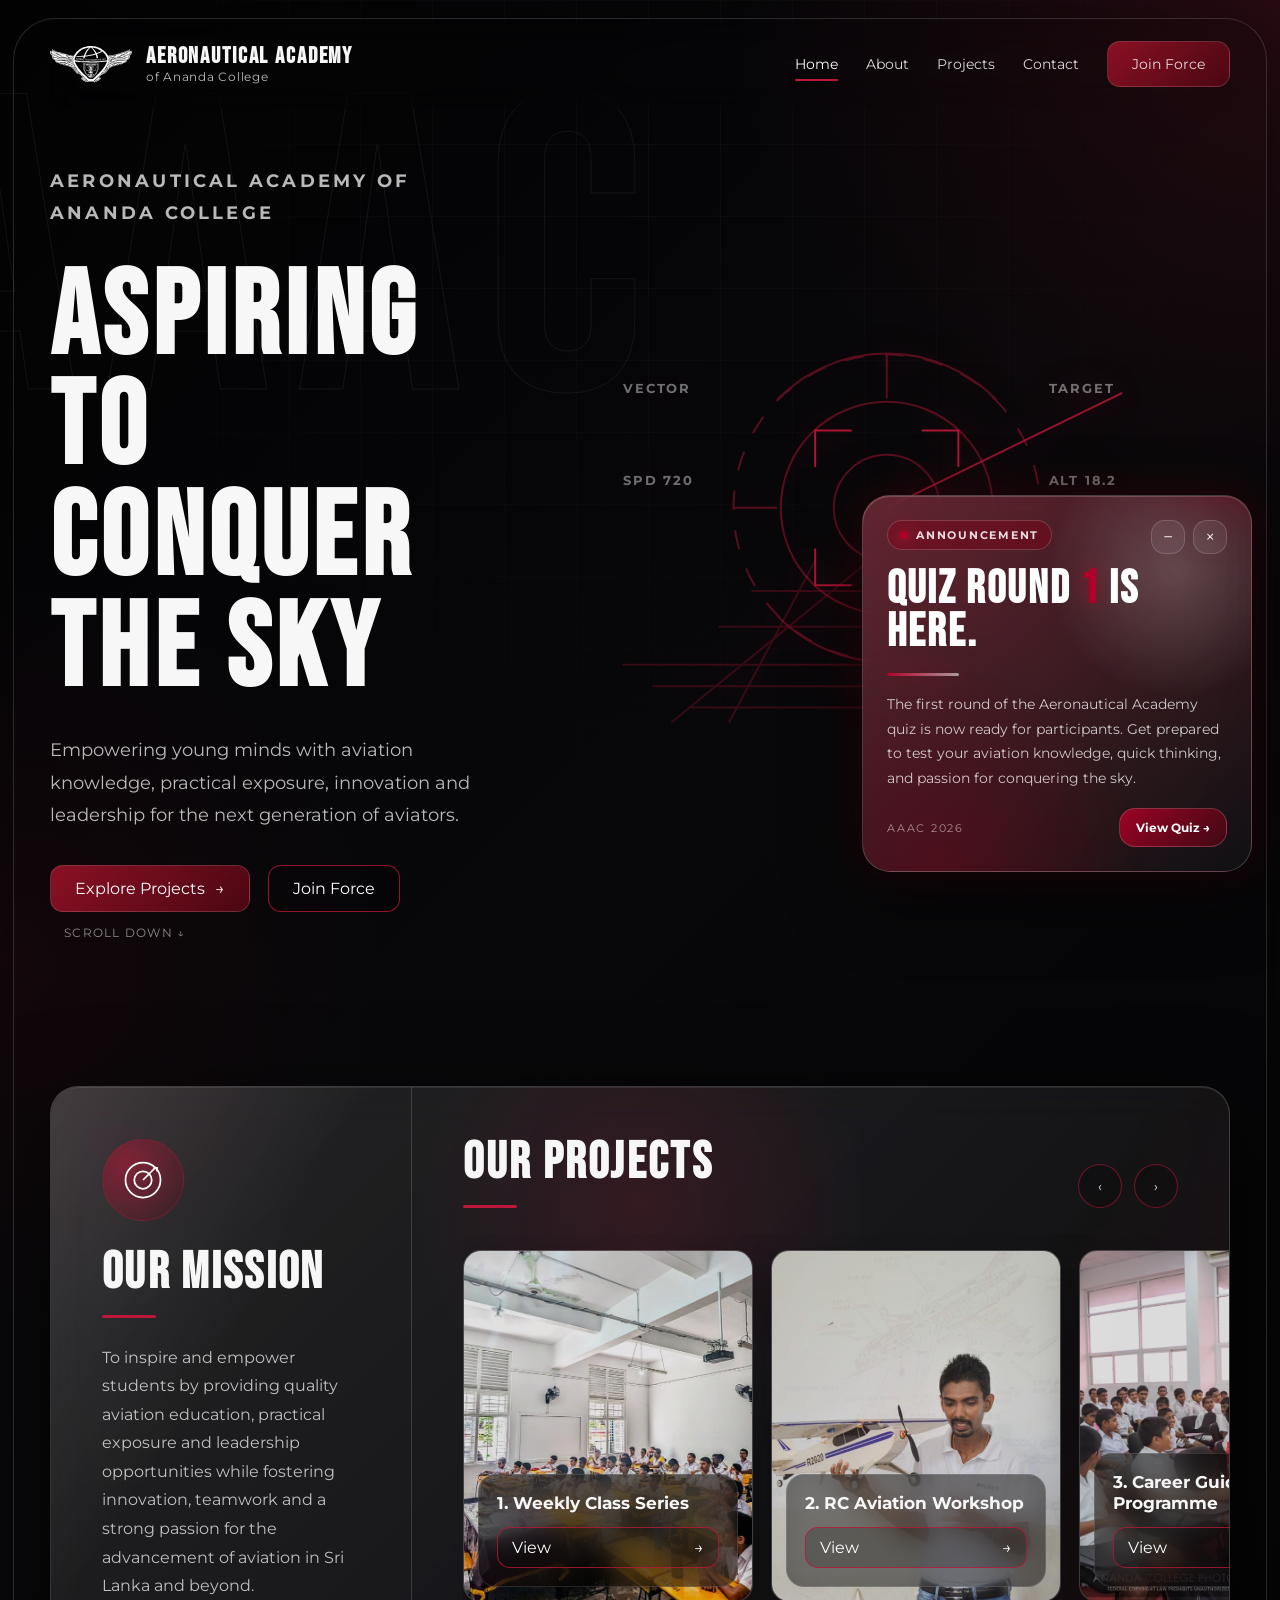
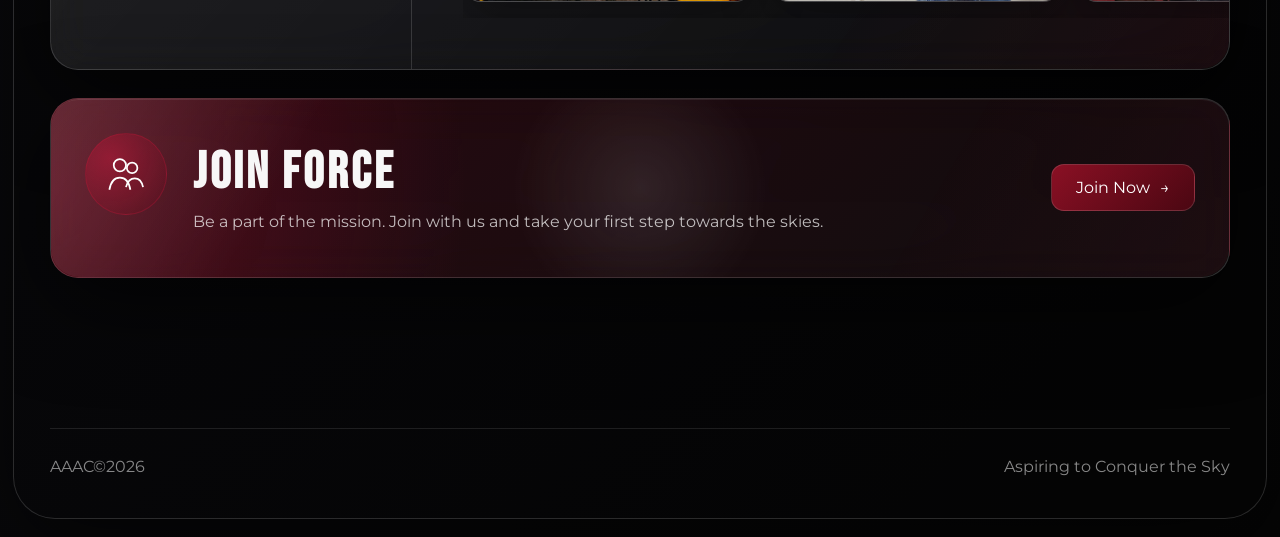
==== commit 03e6be61: "Update index.html" ====
--- a/index.html
+++ b/index.html
@@ -167,6 +167,44 @@
     </footer>
   </div>
 
+  <!-- Quiz Round 1 Popup Notification -->
+<div id="quizPopup" class="aaac-popup" role="dialog" aria-label="Quiz Round 1 notification">
+  <div class="aaac-popup-inner">
+
+    <div class="aaac-popup-mini">
+      <span class="aaac-popup-mini-dot"></span>
+      <span>Quiz Round 1 is here</span>
+      <span>↗</span>
+    </div>
+
+    <div class="aaac-popup-top">
+      <div class="aaac-popup-badge">
+        <span class="aaac-popup-badge-dot"></span>
+        Announcement
+      </div>
+
+      <div class="aaac-popup-actions">
+        <button class="aaac-popup-icon-btn aaac-popup-minimize" type="button" aria-label="Minimize notification">−</button>
+        <button class="aaac-popup-icon-btn aaac-popup-close" type="button" aria-label="Close notification">×</button>
+      </div>
+    </div>
+
+    <h3 class="aaac-popup-title">Quiz Round <span>1</span> is here.</h3>
+
+    <div class="aaac-popup-line"></div>
+
+    <p class="aaac-popup-desc">
+      The first round of the Aeronautical Academy quiz is now ready for participants.
+      Get prepared to test your aviation knowledge, quick thinking, and passion for conquering the sky.
+    </p>
+
+    <div class="aaac-popup-footer">
+      <span class="aaac-popup-small-text">AAAC 2026</span>
+      <button class="aaac-popup-link" type="button">Stay Ready</button>
+    </div>
+
+  </div>
+</div>
   <script src="assets/data/site-content.js"></script>
   <script src="assets/js/main.js"></script>
 </body>
--- a/assets/css/style.css
+++ b/assets/css/style.css
@@ -1438,3 +1438,266 @@
   .hud-wrap { width: min(650px, 100%); }
   .hud-svg text { font-size: 15px; }
 }
+
+/* =========================================================
+   QUIZ ROUND 1 POPUP NOTIFICATION
+   Bottom-right glassmorphism notification
+   ========================================================= */
+
+.aaac-popup {
+  position: fixed;
+  right: 28px;
+  bottom: 28px;
+  width: min(390px, calc(100vw - 36px));
+  z-index: 9999;
+  border-radius: 28px;
+  overflow: hidden;
+  background:
+    linear-gradient(135deg, rgba(255,255,255,.12), rgba(255,255,255,.035)),
+    linear-gradient(145deg, rgba(95, 8, 23, .78), rgba(8, 8, 10, .86));
+  border: 1px solid rgba(255,255,255,.18);
+  box-shadow:
+    0 24px 70px rgba(0,0,0,.62),
+    0 0 45px rgba(128,0,24,.32),
+    inset 0 1px 0 rgba(255,255,255,.18);
+  backdrop-filter: blur(18px);
+  -webkit-backdrop-filter: blur(18px);
+  color: #fff;
+  transform: translateY(130%) scale(.94);
+  opacity: 0;
+  pointer-events: none;
+  transition:
+    transform .65s cubic-bezier(.19, 1, .22, 1),
+    opacity .45s ease,
+    width .4s ease,
+    border-radius .4s ease;
+}
+
+.aaac-popup.show {
+  transform: translateY(0) scale(1);
+  opacity: 1;
+  pointer-events: auto;
+}
+
+.aaac-popup::before {
+  content: "";
+  position: absolute;
+  inset: -1px;
+  background:
+    radial-gradient(circle at var(--popup-x, 80%) var(--popup-y, 20%), rgba(255,255,255,.22), transparent 30%),
+    radial-gradient(circle at 20% 100%, rgba(128,0,24,.42), transparent 42%);
+  opacity: .9;
+  pointer-events: none;
+}
+
+.aaac-popup::after {
+  content: "";
+  position: absolute;
+  top: -45%;
+  right: -18%;
+  width: 170px;
+  height: 170px;
+  border-radius: 50%;
+  background: rgba(128,0,24,.45);
+  filter: blur(32px);
+  pointer-events: none;
+}
+
+.aaac-popup-inner {
+  position: relative;
+  z-index: 2;
+  padding: 24px;
+}
+
+.aaac-popup-top {
+  display: flex;
+  align-items: flex-start;
+  justify-content: space-between;
+  gap: 16px;
+  margin-bottom: 14px;
+}
+
+.aaac-popup-badge {
+  display: inline-flex;
+  align-items: center;
+  gap: 8px;
+  padding: 7px 12px;
+  border-radius: 999px;
+  background: rgba(128,0,24,.42);
+  border: 1px solid rgba(255,255,255,.18);
+  font-family: 'Montserrat', sans-serif;
+  font-size: 11px;
+  font-weight: 700;
+  letter-spacing: .16em;
+  text-transform: uppercase;
+  color: rgba(255,255,255,.86);
+}
+
+.aaac-popup-badge-dot {
+  width: 8px;
+  height: 8px;
+  border-radius: 50%;
+  background: #b00028;
+  box-shadow: 0 0 16px rgba(255,35,82,.9);
+}
+
+.aaac-popup-actions {
+  display: flex;
+  gap: 8px;
+  flex-shrink: 0;
+}
+
+.aaac-popup-icon-btn {
+  width: 34px;
+  height: 34px;
+  border-radius: 14px;
+  border: 1px solid rgba(255,255,255,.16);
+  background: rgba(255,255,255,.07);
+  color: rgba(255,255,255,.86);
+  cursor: pointer;
+  font-size: 18px;
+  line-height: 1;
+  display: grid;
+  place-items: center;
+  transition: .25s ease;
+}
+
+.aaac-popup-icon-btn:hover {
+  background: rgba(128,0,24,.5);
+  transform: translateY(-2px);
+  box-shadow: 0 0 20px rgba(128,0,24,.38);
+}
+
+.aaac-popup-title {
+  margin: 0 0 10px;
+  font-family: 'Bebas Neue', 'Bebas', sans-serif;
+  font-size: clamp(34px, 4vw, 46px);
+  line-height: .95;
+  letter-spacing: .045em;
+  text-transform: uppercase;
+  color: #fff;
+}
+
+.aaac-popup-title span {
+  color: #b00028;
+  text-shadow: 0 0 22px rgba(176,0,40,.65);
+}
+
+.aaac-popup-desc {
+  margin: 0;
+  font-family: 'Montserrat', sans-serif;
+  font-size: 14px;
+  line-height: 1.75;
+  color: rgba(255,255,255,.76);
+}
+
+.aaac-popup-line {
+  width: 72px;
+  height: 3px;
+  border-radius: 999px;
+  margin: 18px 0 16px;
+  background: linear-gradient(90deg, #b00028, rgba(255,255,255,.55));
+  box-shadow: 0 0 22px rgba(176,0,40,.55);
+}
+
+.aaac-popup-footer {
+  display: flex;
+  align-items: center;
+  justify-content: space-between;
+  gap: 16px;
+  margin-top: 18px;
+}
+
+.aaac-popup-small-text {
+  font-family: 'Montserrat', sans-serif;
+  font-size: 11px;
+  letter-spacing: .16em;
+  text-transform: uppercase;
+  color: rgba(255,255,255,.52);
+}
+
+.aaac-popup-link {
+  border: 1px solid rgba(255,255,255,.18);
+  background: linear-gradient(135deg, rgba(176,0,40,.85), rgba(75,7,20,.82));
+  color: #fff;
+  text-decoration: none;
+  border-radius: 16px;
+  padding: 11px 16px;
+  font-family: 'Montserrat', sans-serif;
+  font-size: 12px;
+  font-weight: 700;
+  white-space: nowrap;
+  transition: .25s ease;
+}
+
+.aaac-popup-link:hover {
+  transform: translateY(-2px);
+  box-shadow: 0 0 24px rgba(176,0,40,.48);
+}
+
+/* Minimized state */
+.aaac-popup.minimized {
+  width: 245px;
+  border-radius: 999px;
+  cursor: pointer;
+}
+
+.aaac-popup.minimized .aaac-popup-inner {
+  padding: 13px 15px;
+}
+
+.aaac-popup.minimized .aaac-popup-badge,
+.aaac-popup.minimized .aaac-popup-title,
+.aaac-popup.minimized .aaac-popup-desc,
+.aaac-popup.minimized .aaac-popup-line,
+.aaac-popup.minimized .aaac-popup-footer {
+  display: none;
+}
+
+.aaac-popup-mini {
+  display: none;
+  position: relative;
+  z-index: 3;
+  align-items: center;
+  justify-content: space-between;
+  gap: 12px;
+  font-family: 'Montserrat', sans-serif;
+  font-size: 12px;
+  font-weight: 800;
+  letter-spacing: .08em;
+  text-transform: uppercase;
+}
+
+.aaac-popup.minimized .aaac-popup-mini {
+  display: flex;
+}
+
+.aaac-popup-mini-dot {
+  width: 9px;
+  height: 9px;
+  border-radius: 50%;
+  background: #b00028;
+  box-shadow: 0 0 16px rgba(255,35,82,.95);
+  flex-shrink: 0;
+}
+
+@media (max-width: 640px) {
+  .aaac-popup {
+    right: 18px;
+    bottom: 18px;
+  }
+
+  .aaac-popup-inner {
+    padding: 20px;
+  }
+
+  .aaac-popup-footer {
+    flex-direction: column;
+    align-items: flex-start;
+  }
+
+  .aaac-popup-link {
+    width: 100%;
+    text-align: center;
+  }
+}
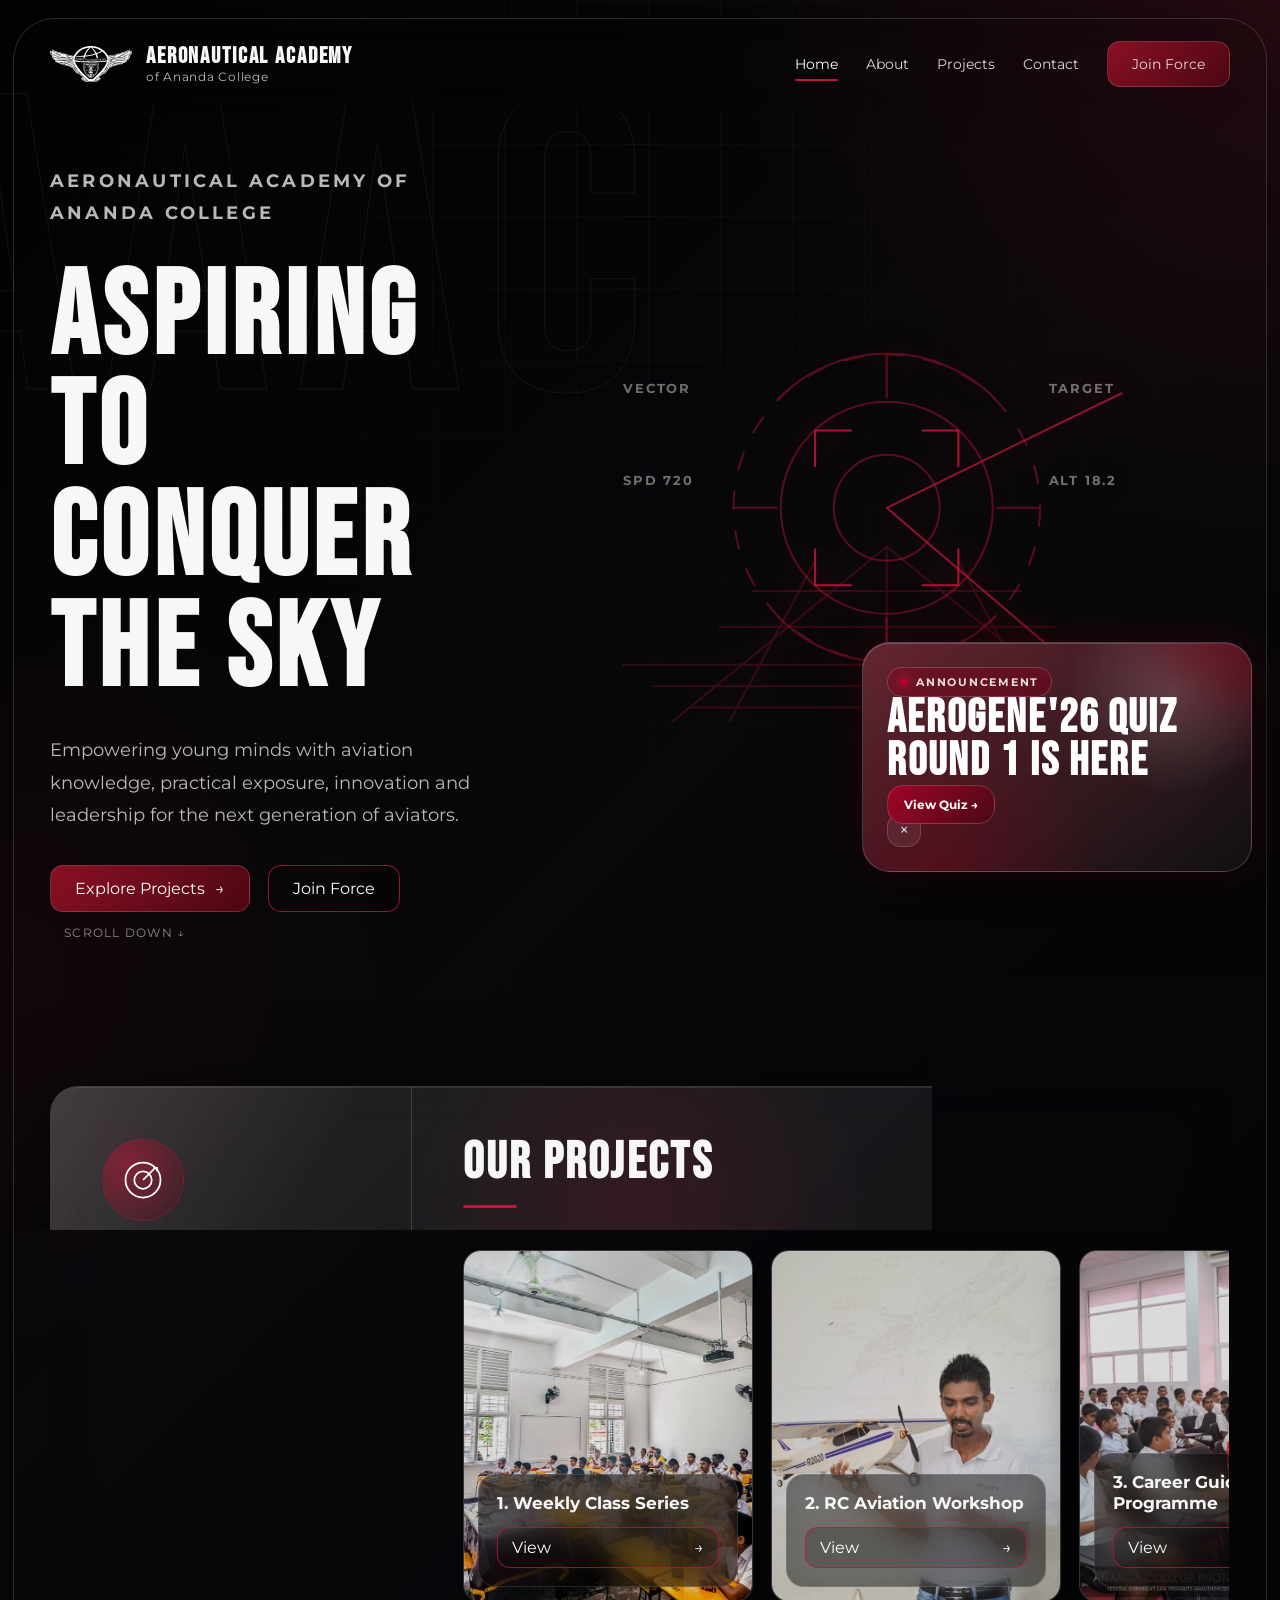
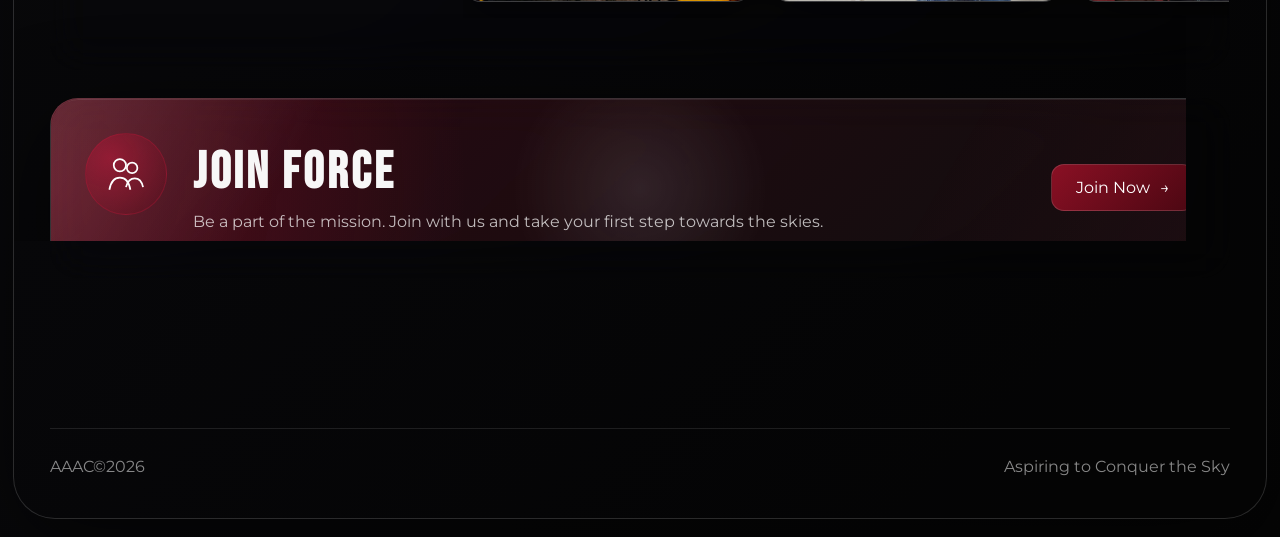
==== commit f6a82134: "Update index.html" ====
--- a/index.html
+++ b/index.html
@@ -166,45 +166,35 @@
       <span>Aspiring to Conquer the Sky</span>
     </footer>
   </div>
-
-  <!-- Quiz Round 1 Popup Notification -->
-<div id="quizPopup" class="aaac-popup" role="dialog" aria-label="Quiz Round 1 notification">
+</div>
+</div>
+
+  <!-- Quiz Round 1 Compact Popup Notification -->
+<div id="quizPopup" class="aaac-popup aaac-popup-compact" role="dialog" aria-label="Quiz Round 1 notification">
   <div class="aaac-popup-inner">
 
-    <div class="aaac-popup-mini">
-      <span class="aaac-popup-mini-dot"></span>
-      <span>Quiz Round 1 is here</span>
-      <span>↗</span>
-    </div>
-
-    <div class="aaac-popup-top">
-      <div class="aaac-popup-badge">
-        <span class="aaac-popup-badge-dot"></span>
-        Announcement
+    <div class="aaac-popup-main">
+      <div class="aaac-popup-content">
+        <div class="aaac-popup-badge">
+          <span class="aaac-popup-badge-dot"></span>
+          Announcement
+        </div>
+
+        <h3 class="aaac-popup-title">Aerogene'26 Quiz Round 1 is here</h3>
       </div>
 
-      <div class="aaac-popup-actions">
-        <button class="aaac-popup-icon-btn aaac-popup-minimize" type="button" aria-label="Minimize notification">−</button>
-        <button class="aaac-popup-icon-btn aaac-popup-close" type="button" aria-label="Close notification">×</button>
+      <div class="aaac-popup-right">
+        <a href="#" class="aaac-popup-link">View Quiz →</a>
+
+        <button class="aaac-popup-icon-btn aaac-popup-close" type="button" aria-label="Close notification">
+          ×
+        </button>
       </div>
     </div>
 
-    <h3 class="aaac-popup-title">Quiz Round <span>1</span> is here.</h3>
-
-    <div class="aaac-popup-line"></div>
-
-    <p class="aaac-popup-desc">
-      The first round of the Aeronautical Academy quiz is now ready for participants.
-      Get prepared to test your aviation knowledge, quick thinking, and passion for conquering the sky.
-    </p>
-
-    <div class="aaac-popup-footer">
-      <span class="aaac-popup-small-text">AAAC 2026</span>
-      <button class="aaac-popup-link" type="button">Stay Ready</button>
-    </div>
-
   </div>
 </div>
+  
   <script src="assets/data/site-content.js"></script>
   <script src="assets/js/main.js"></script>
 </body>
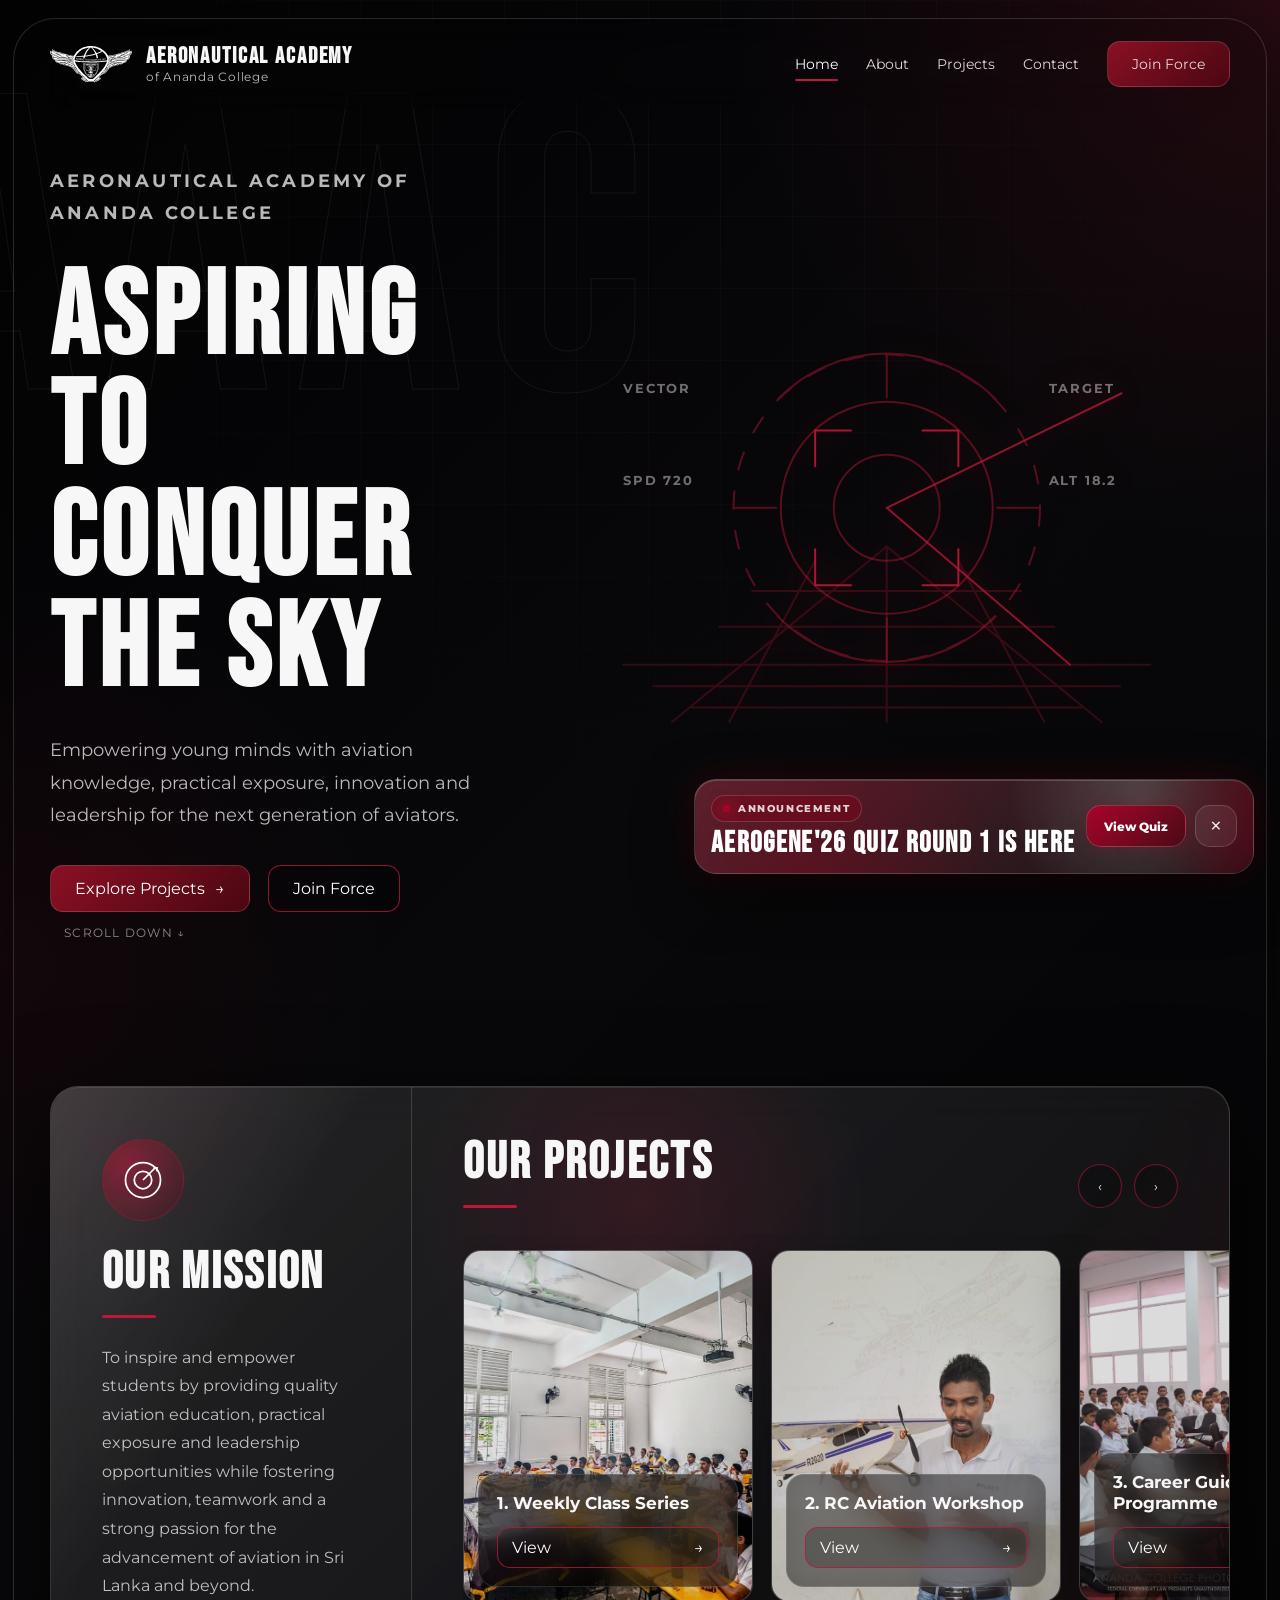
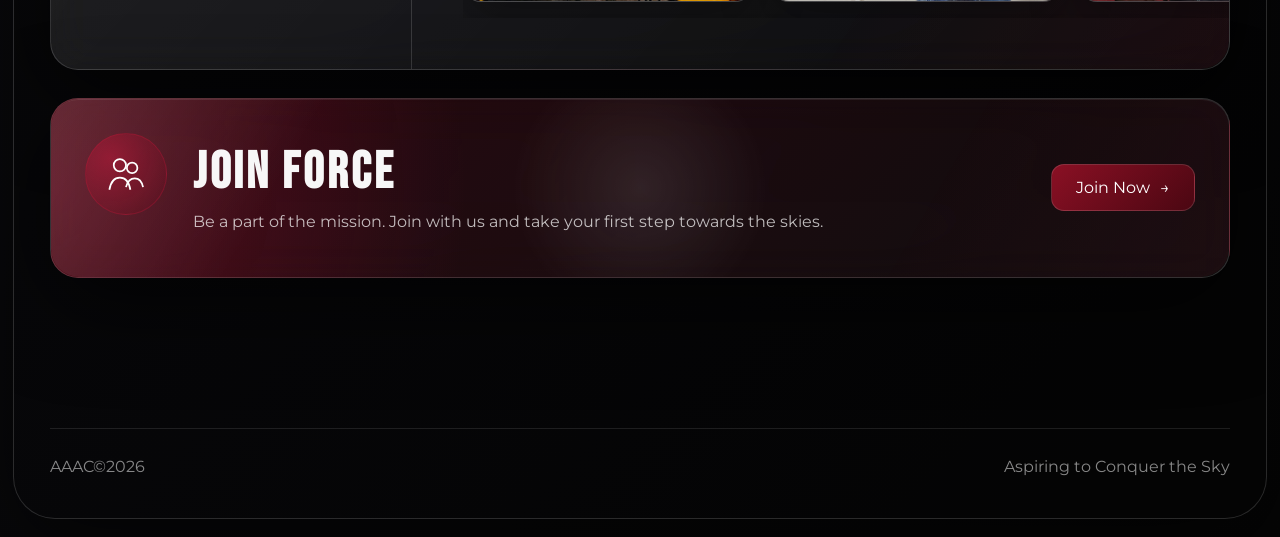
==== commit 00ae7aa2: "Update index.html" ====
--- a/index.html
+++ b/index.html
@@ -184,7 +184,7 @@
       </div>
 
       <div class="aaac-popup-right">
-        <a href="#" class="aaac-popup-link">View Quiz →</a>
+        <a href="#" class="aaac-popup-link">View Quiz</a>
 
         <button class="aaac-popup-icon-btn aaac-popup-close" type="button" aria-label="Close notification">
           ×
--- a/assets/css/style.css
+++ b/assets/css/style.css
@@ -1701,3 +1701,170 @@
     text-align: center;
   }
 }
+
+/* =========================================================
+   COMPACT QUIZ ROUND 1 POPUP OVERRIDE
+   Small long rectangle version
+   ========================================================= */
+
+.aaac-popup.aaac-popup-compact {
+  right: 26px;
+  bottom: 26px;
+  width: min(560px, calc(100vw - 36px));
+  border-radius: 22px;
+  overflow: hidden;
+  background:
+    linear-gradient(135deg, rgba(255,255,255,.13), rgba(255,255,255,.035)),
+    linear-gradient(145deg, rgba(78, 6, 20, .82), rgba(8, 8, 10, .9));
+  border: 1px solid rgba(255,255,255,.16);
+  box-shadow:
+    0 18px 55px rgba(0,0,0,.62),
+    0 0 34px rgba(128,0,24,.32),
+    inset 0 1px 0 rgba(255,255,255,.18);
+  backdrop-filter: blur(18px);
+  -webkit-backdrop-filter: blur(18px);
+}
+
+.aaac-popup.aaac-popup-compact .aaac-popup-inner {
+  padding: 15px 16px;
+}
+
+.aaac-popup.aaac-popup-compact .aaac-popup-main {
+  position: relative;
+  z-index: 3;
+  display: flex;
+  align-items: center;
+  justify-content: space-between;
+  gap: 18px;
+}
+
+.aaac-popup.aaac-popup-compact .aaac-popup-content {
+  min-width: 0;
+}
+
+.aaac-popup.aaac-popup-compact .aaac-popup-badge {
+  width: fit-content;
+  margin-bottom: 7px;
+  padding: 6px 11px;
+  border-radius: 999px;
+  background: rgba(128,0,24,.42);
+  border: 1px solid rgba(255,255,255,.16);
+  font-family: 'Montserrat', sans-serif;
+  font-size: 10px;
+  font-weight: 800;
+  letter-spacing: .16em;
+  text-transform: uppercase;
+  color: rgba(255,255,255,.82);
+}
+
+.aaac-popup.aaac-popup-compact .aaac-popup-badge-dot {
+  width: 7px;
+  height: 7px;
+  background: #b00028;
+  box-shadow: 0 0 16px rgba(255,35,82,.9);
+}
+
+.aaac-popup.aaac-popup-compact .aaac-popup-title {
+  margin: 0;
+  font-family: 'Bebas Neue', 'Bebas', sans-serif;
+  font-size: clamp(24px, 2.3vw, 34px);
+  line-height: 1;
+  letter-spacing: .045em;
+  text-transform: uppercase;
+  color: #fff;
+  white-space: nowrap;
+}
+
+.aaac-popup.aaac-popup-compact .aaac-popup-right {
+  display: flex;
+  align-items: center;
+  gap: 9px;
+  flex-shrink: 0;
+}
+
+.aaac-popup.aaac-popup-compact .aaac-popup-link {
+  display: inline-flex;
+  align-items: center;
+  justify-content: center;
+  height: 42px;
+  padding: 0 17px;
+  border-radius: 15px;
+  border: 1px solid rgba(255,255,255,.18);
+  background: linear-gradient(135deg, rgba(176,0,40,.92), rgba(76,7,20,.88));
+  color: #fff;
+  text-decoration: none;
+  font-family: 'Montserrat', sans-serif;
+  font-size: 12px;
+  font-weight: 800;
+  white-space: nowrap;
+  box-shadow: 0 0 18px rgba(128,0,24,.28);
+  transition: .25s ease;
+}
+
+.aaac-popup.aaac-popup-compact .aaac-popup-link:hover {
+  transform: translateY(-2px);
+  box-shadow: 0 0 26px rgba(176,0,40,.52);
+}
+
+.aaac-popup.aaac-popup-compact .aaac-popup-icon-btn {
+  width: 42px;
+  height: 42px;
+  border-radius: 15px;
+  border: 1px solid rgba(255,255,255,.16);
+  background: rgba(255,255,255,.07);
+  color: rgba(255,255,255,.9);
+  cursor: pointer;
+  font-size: 24px;
+  line-height: 1;
+  display: grid;
+  place-items: center;
+  transition: .25s ease;
+}
+
+.aaac-popup.aaac-popup-compact .aaac-popup-icon-btn:hover {
+  background: rgba(128,0,24,.55);
+  transform: translateY(-2px);
+  box-shadow: 0 0 22px rgba(128,0,24,.45);
+}
+
+/* Hide old large-popup elements if they still exist */
+.aaac-popup.aaac-popup-compact .aaac-popup-desc,
+.aaac-popup.aaac-popup-compact .aaac-popup-line,
+.aaac-popup.aaac-popup-compact .aaac-popup-footer,
+.aaac-popup.aaac-popup-compact .aaac-popup-mini,
+.aaac-popup.aaac-popup-compact .aaac-popup-minimize {
+  display: none !important;
+}
+
+@media (max-width: 640px) {
+  .aaac-popup.aaac-popup-compact {
+    right: 16px;
+    bottom: 16px;
+    width: calc(100vw - 32px);
+  }
+
+  .aaac-popup.aaac-popup-compact .aaac-popup-main {
+    align-items: flex-start;
+    gap: 12px;
+  }
+
+  .aaac-popup.aaac-popup-compact .aaac-popup-title {
+    white-space: normal;
+    font-size: 25px;
+  }
+
+  .aaac-popup.aaac-popup-compact .aaac-popup-right {
+    gap: 7px;
+  }
+
+  .aaac-popup.aaac-popup-compact .aaac-popup-link {
+    height: 38px;
+    padding: 0 12px;
+    font-size: 11px;
+  }
+
+  .aaac-popup.aaac-popup-compact .aaac-popup-icon-btn {
+    width: 38px;
+    height: 38px;
+  }
+}
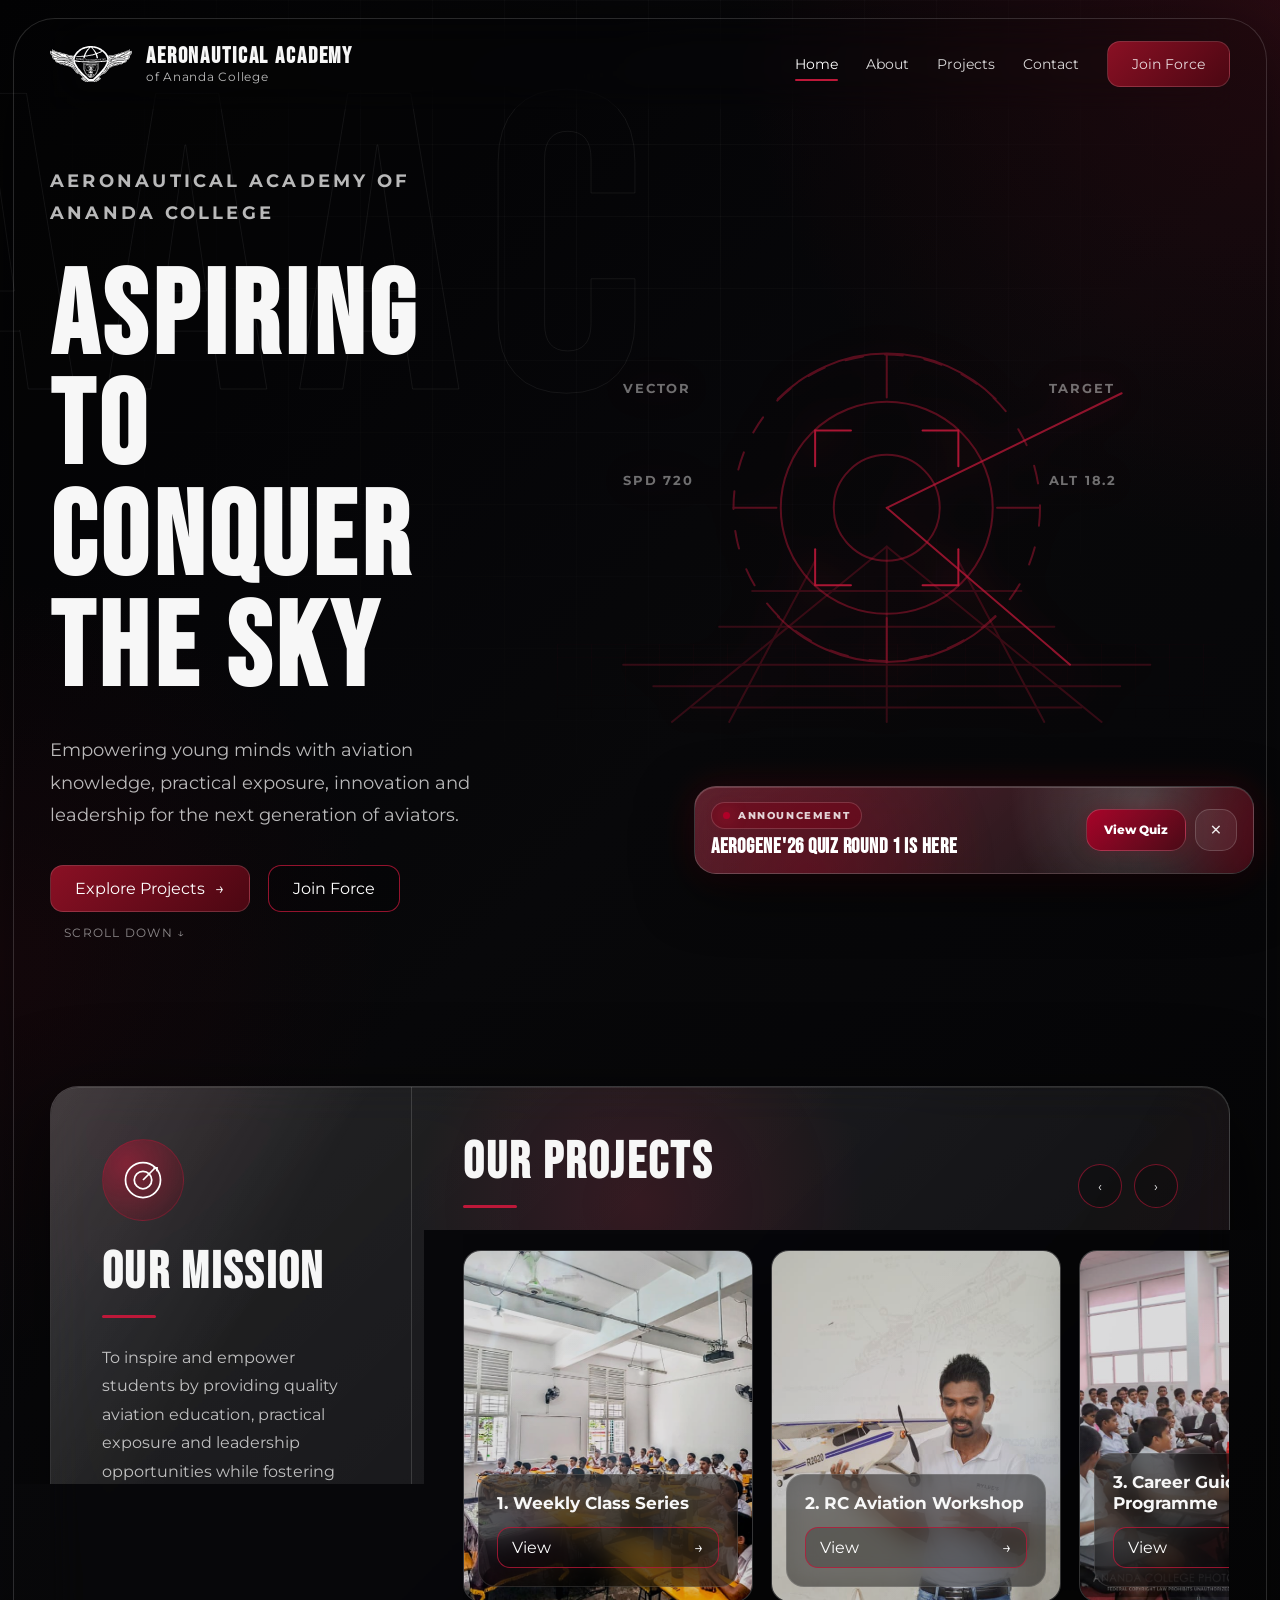
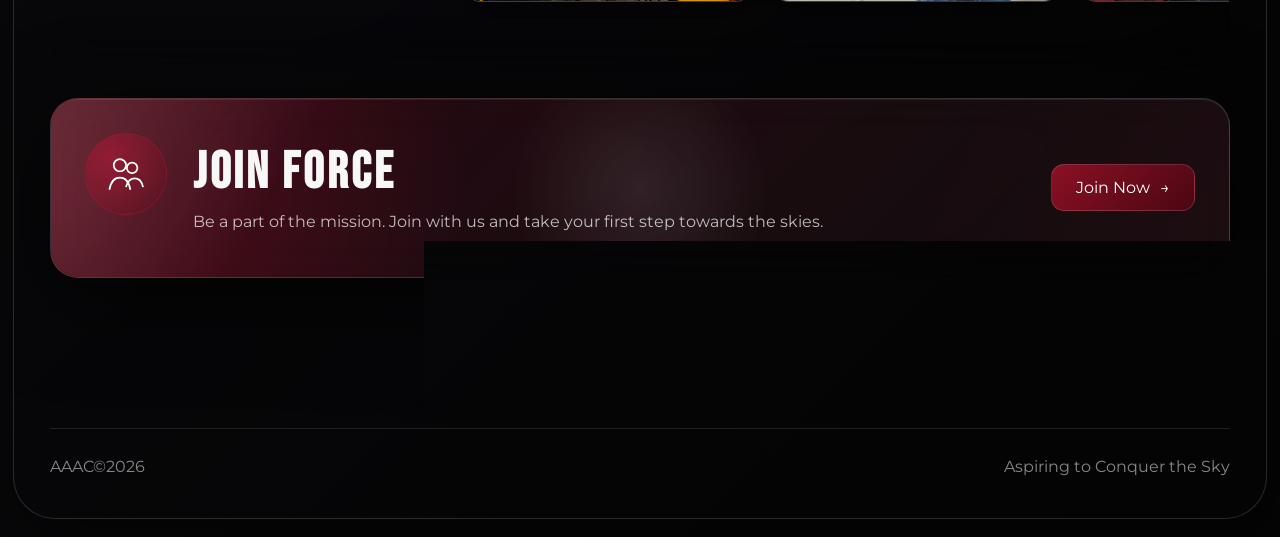
==== commit d22c3fe1: "Update index.html" ====
--- a/index.html
+++ b/index.html
@@ -180,7 +180,7 @@
           Announcement
         </div>
 
-        <h3 class="aaac-popup-title">Aerogene'26 Quiz Round 1 is here</h3>
+        <h4 class="aaac-popup-title">Aerogene'26 Quiz Round 1 is here</h4>
       </div>
 
       <div class="aaac-popup-right">
--- a/assets/css/style.css
+++ b/assets/css/style.css
@@ -1868,3 +1868,10 @@
     height: 38px;
   }
 }
+
+/* Small title-size adjustment for compact quiz popup */
+.aaac-popup.aaac-popup-compact .aaac-popup-title {
+  font-size: clamp(19px, 1.65vw, 26px);
+  line-height: 1.05;
+  letter-spacing: .035em;
+}
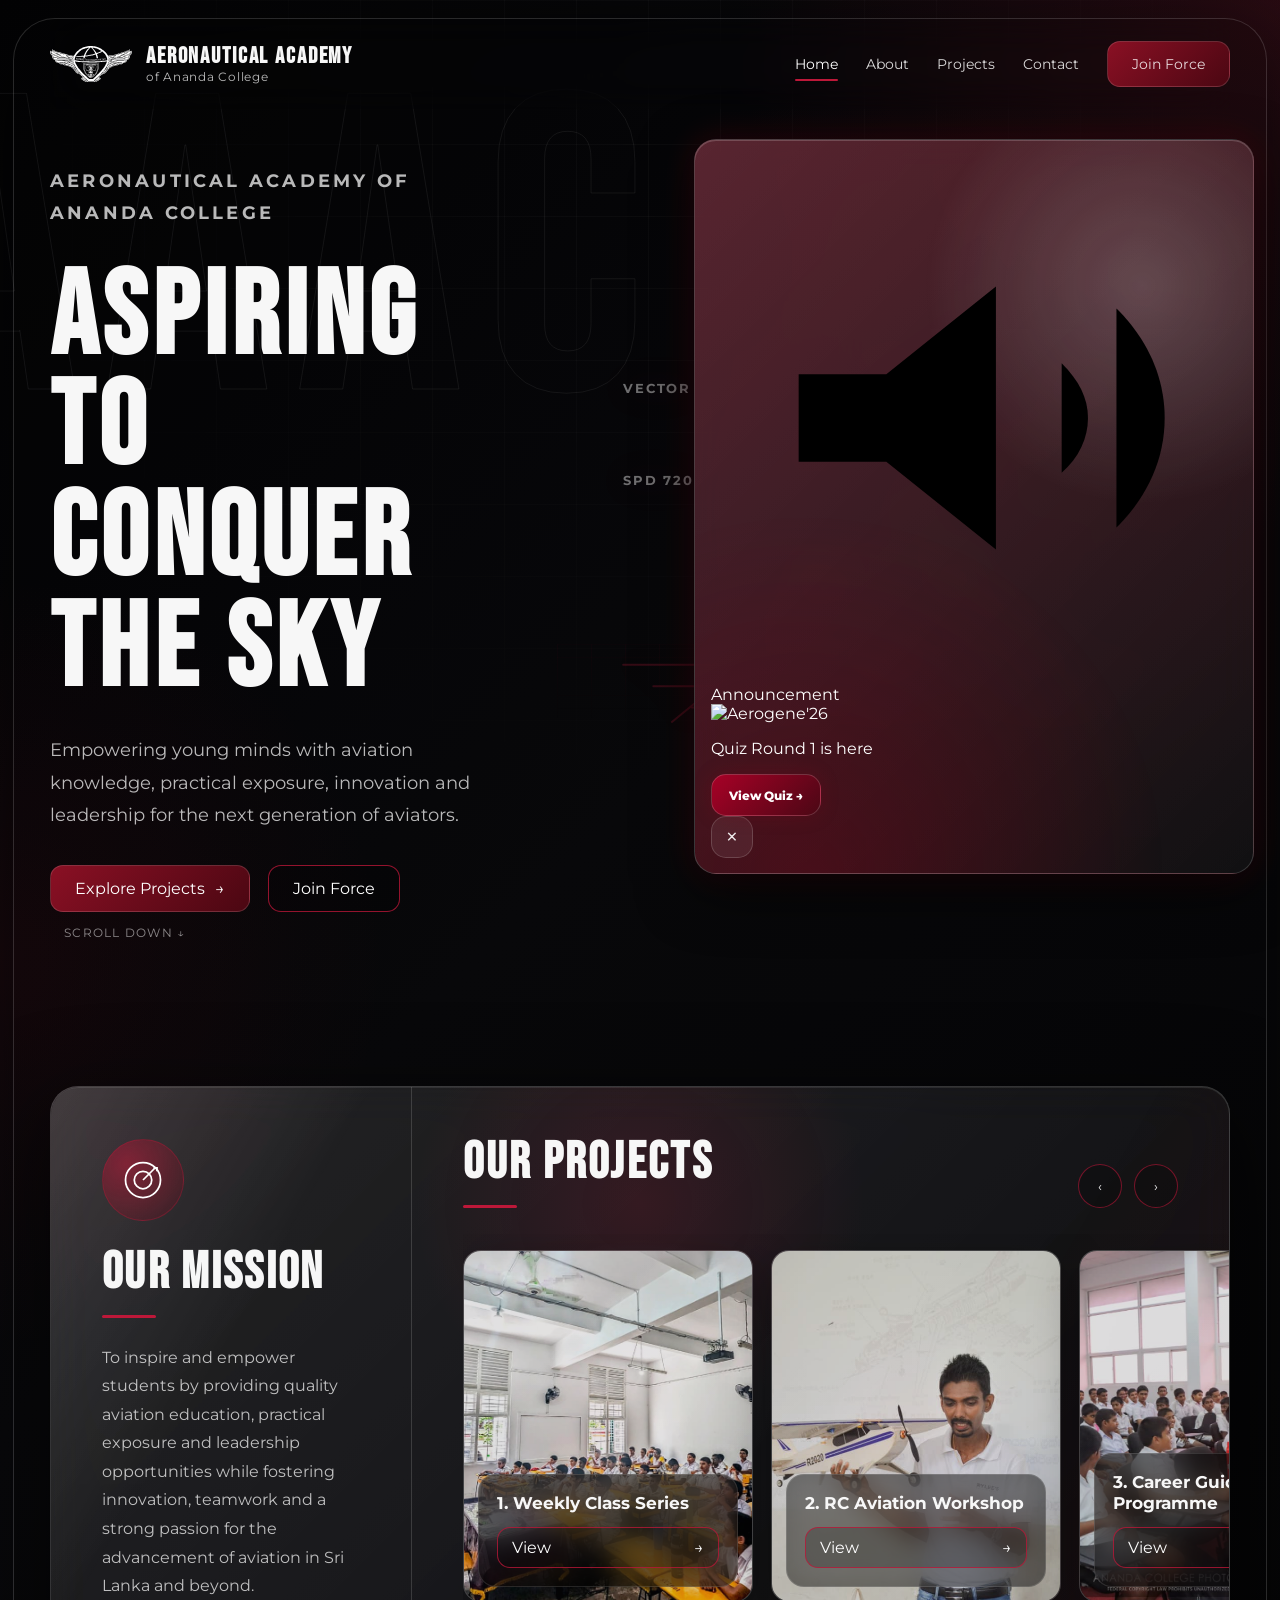
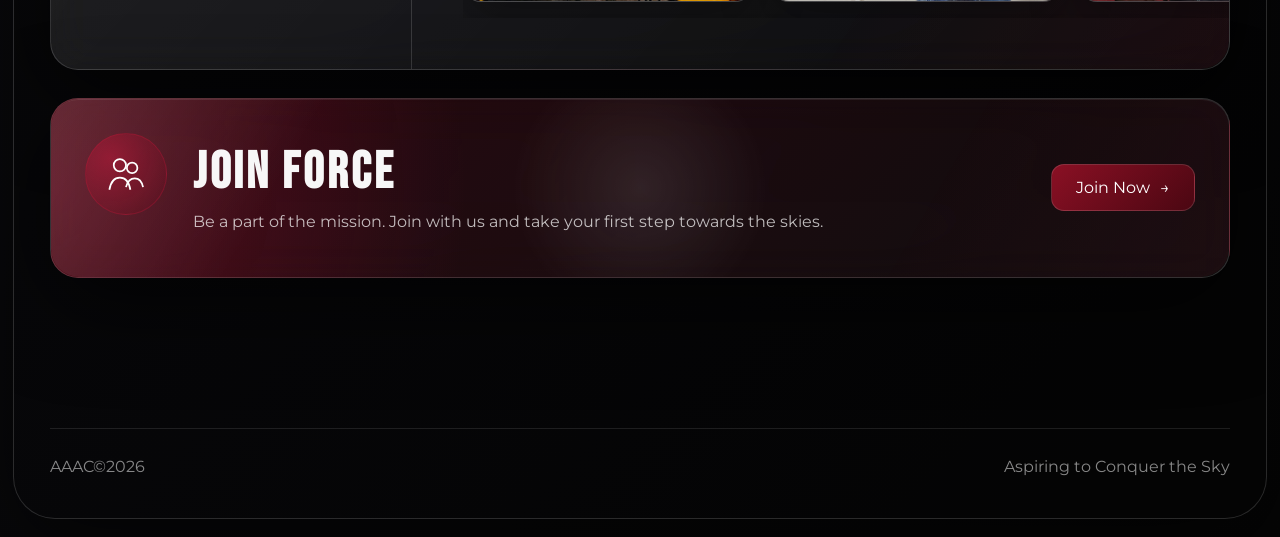
==== commit e8a29451: "Update index.html" ====
--- a/index.html
+++ b/index.html
@@ -169,29 +169,36 @@
 </div>
 </div>
 
-  <!-- Quiz Round 1 Compact Popup Notification -->
-<div id="quizPopup" class="aaac-popup aaac-popup-compact" role="dialog" aria-label="Quiz Round 1 notification">
+<!-- Aerogene'26 Quiz Round 1 Popup Notification -->
+<div id="quizPopup" class="aaac-popup aaac-popup-compact aaac-popup-aerogene" role="dialog" aria-label="Aerogene Quiz Round 1 notification">
   <div class="aaac-popup-inner">
 
-    <div class="aaac-popup-main">
-      <div class="aaac-popup-content">
-        <div class="aaac-popup-badge">
-          <span class="aaac-popup-badge-dot"></span>
-          Announcement
-        </div>
-
-        <h4 class="aaac-popup-title">Aerogene'26 Quiz Round 1 is here</h4>
+    <div class="aaac-popup-announcement">
+      <svg class="aaac-popup-speaker" viewBox="0 0 24 24" aria-hidden="true">
+        <path d="M4 10v4h4l5 4V6l-5 4H4z"></path>
+        <path d="M16 9.5c.8.8 1.2 1.6 1.2 2.5s-.4 1.8-1.2 2.5"></path>
+        <path d="M18.5 7c1.4 1.4 2.2 3.1 2.2 5s-.8 3.6-2.2 5"></path>
+      </svg>
+      <span>Announcement</span>
+    </div>
+
+    <div class="aaac-popup-body">
+      <img src="assets/img/aerogene26-logo.svg" alt="Aerogene'26" class="aaac-popup-aerogene-logo">
+
+      <div class="aaac-popup-text-area">
+        <p class="aaac-popup-message">Quiz Round 1 is here</p>
+
+        <a href="#" class="aaac-popup-link">View Quiz →</a>
       </div>
 
-      <div class="aaac-popup-right">
-        <a href="#" class="aaac-popup-link">View Quiz</a>
-
-        <button class="aaac-popup-icon-btn aaac-popup-close" type="button" aria-label="Close notification">
-          ×
-        </button>
-      </div>
+      <button class="aaac-popup-icon-btn aaac-popup-close" type="button" aria-label="Close notification">
+        ×
+      </button>
     </div>
 
+  </div>
+</div>
+  
   </div>
 </div>
   
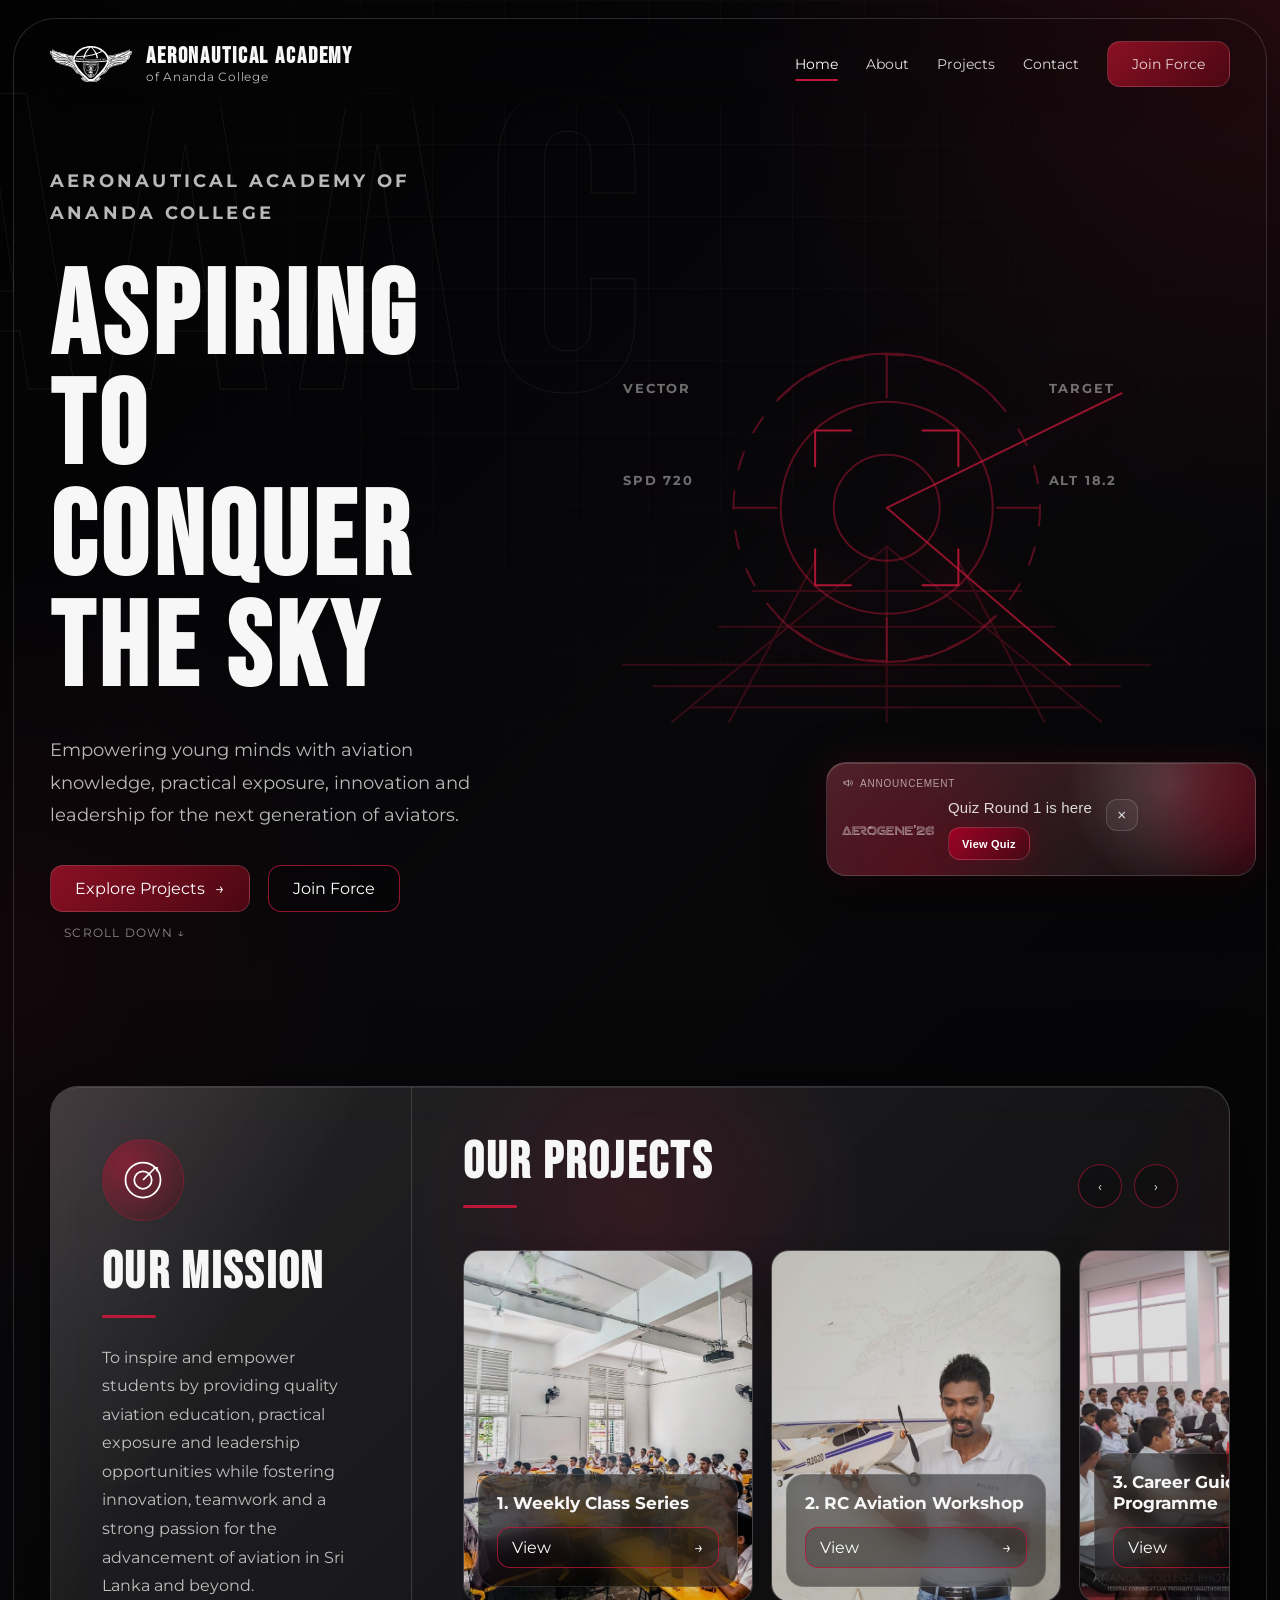
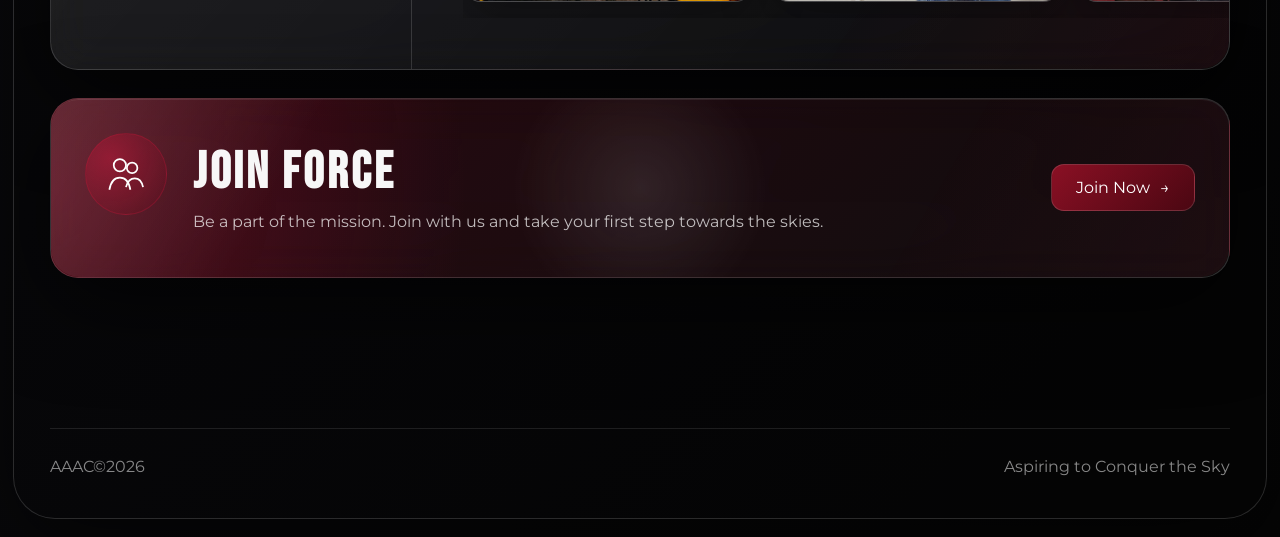
==== commit ee30f972: "Update index.html" ====
--- a/index.html
+++ b/index.html
@@ -188,7 +188,7 @@
       <div class="aaac-popup-text-area">
         <p class="aaac-popup-message">Quiz Round 1 is here</p>
 
-        <a href="#" class="aaac-popup-link">View Quiz →</a>
+        <a href="#" class="aaac-popup-link">View Quiz</a>
       </div>
 
       <button class="aaac-popup-icon-btn aaac-popup-close" type="button" aria-label="Close notification">
--- a/assets/css/style.css
+++ b/assets/css/style.css
@@ -1875,3 +1875,188 @@
   line-height: 1.05;
   letter-spacing: .035em;
 }
+
+/* =========================================================
+   AEROGENE'26 QUIZ POPUP REFINEMENT
+   Smaller subtle logo + message layout
+   ========================================================= */
+
+.aaac-popup.aaac-popup-aerogene {
+  width: min(430px, calc(100vw - 34px));
+  right: 24px;
+  bottom: 24px;
+  border-radius: 20px;
+  background:
+    linear-gradient(135deg, rgba(255,255,255,.12), rgba(255,255,255,.035)),
+    linear-gradient(145deg, rgba(62, 5, 17, .86), rgba(7, 7, 9, .92));
+  border: 1px solid rgba(255,255,255,.14);
+  box-shadow:
+    0 18px 52px rgba(0,0,0,.6),
+    0 0 32px rgba(128,0,24,.28),
+    inset 0 1px 0 rgba(255,255,255,.16);
+  backdrop-filter: blur(18px);
+  -webkit-backdrop-filter: blur(18px);
+}
+
+.aaac-popup.aaac-popup-aerogene .aaac-popup-inner {
+  padding: 14px 15px 15px;
+}
+
+.aaac-popup-announcement {
+  position: relative;
+  z-index: 3;
+  display: inline-flex;
+  align-items: center;
+  gap: 6px;
+  margin-bottom: 10px;
+  font-family: Arial, Helvetica, sans-serif;
+  font-size: 10px;
+  font-weight: 500;
+  letter-spacing: .08em;
+  text-transform: uppercase;
+  color: rgba(255,255,255,.58);
+}
+
+.aaac-popup-speaker {
+  width: 12px;
+  height: 12px;
+  stroke: rgba(255,255,255,.58);
+  fill: none;
+  stroke-width: 1.8;
+  stroke-linecap: round;
+  stroke-linejoin: round;
+}
+
+.aaac-popup-body {
+  position: relative;
+  z-index: 3;
+  display: grid;
+  grid-template-columns: auto 1fr auto;
+  align-items: center;
+  gap: 14px;
+}
+
+.aaac-popup-aerogene-logo {
+  width: 82px;
+  max-height: 52px;
+  object-fit: contain;
+  filter:
+    drop-shadow(0 0 12px rgba(176,0,40,.28))
+    drop-shadow(0 0 22px rgba(0,0,0,.45));
+}
+
+.aaac-popup-text-area {
+  min-width: 0;
+}
+
+.aaac-popup-message {
+  margin: 0 0 9px;
+  font-family: Arial, Helvetica, sans-serif;
+  font-size: 15px;
+  font-weight: 500;
+  line-height: 1.25;
+  letter-spacing: .01em;
+  color: rgba(255,255,255,.84);
+}
+
+.aaac-popup.aaac-popup-aerogene .aaac-popup-link {
+  display: inline-flex;
+  align-items: center;
+  justify-content: center;
+  height: 33px;
+  padding: 0 13px;
+  border-radius: 12px;
+  border: 1px solid rgba(255,255,255,.16);
+  background: linear-gradient(135deg, rgba(176,0,40,.84), rgba(72,7,19,.84));
+  color: #fff;
+  text-decoration: none;
+  font-family: Arial, Helvetica, sans-serif;
+  font-size: 11px;
+  font-weight: 600;
+  letter-spacing: .02em;
+  white-space: nowrap;
+  box-shadow: 0 0 16px rgba(128,0,24,.24);
+  transition: .25s ease;
+}
+
+.aaac-popup.aaac-popup-aerogene .aaac-popup-link:hover {
+  transform: translateY(-2px);
+  box-shadow: 0 0 24px rgba(176,0,40,.46);
+}
+
+.aaac-popup.aaac-popup-aerogene .aaac-popup-icon-btn {
+  width: 32px;
+  height: 32px;
+  border-radius: 11px;
+  align-self: start;
+  border: 1px solid rgba(255,255,255,.14);
+  background: rgba(255,255,255,.06);
+  color: rgba(255,255,255,.78);
+  cursor: pointer;
+  font-size: 20px;
+  line-height: 1;
+  display: grid;
+  place-items: center;
+  transition: .25s ease;
+}
+
+.aaac-popup.aaac-popup-aerogene .aaac-popup-icon-btn:hover {
+  background: rgba(128,0,24,.5);
+  color: #fff;
+  transform: translateY(-2px);
+  box-shadow: 0 0 18px rgba(128,0,24,.38);
+}
+
+/* Hide old compact popup elements if any older CSS tries to display them */
+.aaac-popup.aaac-popup-aerogene .aaac-popup-main,
+.aaac-popup.aaac-popup-aerogene .aaac-popup-content,
+.aaac-popup.aaac-popup-aerogene .aaac-popup-right,
+.aaac-popup.aaac-popup-aerogene .aaac-popup-title,
+.aaac-popup.aaac-popup-aerogene .aaac-popup-badge,
+.aaac-popup.aaac-popup-aerogene .aaac-popup-desc,
+.aaac-popup.aaac-popup-aerogene .aaac-popup-line,
+.aaac-popup.aaac-popup-aerogene .aaac-popup-footer,
+.aaac-popup.aaac-popup-aerogene .aaac-popup-mini,
+.aaac-popup.aaac-popup-aerogene .aaac-popup-minimize {
+  display: none !important;
+}
+
+.aaac-popup.aaac-popup-aerogene .aaac-popup-announcement,
+.aaac-popup.aaac-popup-aerogene .aaac-popup-body {
+  display: flex !important;
+}
+
+@media (max-width: 520px) {
+  .aaac-popup.aaac-popup-aerogene {
+    right: 16px;
+    bottom: 16px;
+    width: calc(100vw - 32px);
+  }
+
+  .aaac-popup-body {
+    gap: 11px;
+  }
+
+  .aaac-popup-aerogene-logo {
+    width: 68px;
+    max-height: 44px;
+  }
+
+  .aaac-popup-message {
+    font-size: 14px;
+  }
+
+  .aaac-popup.aaac-popup-aerogene .aaac-popup-link {
+    height: 31px;
+    padding: 0 11px;
+    font-size: 10.5px;
+  }
+}
+/* Aerogene logo exact-fit adjustment inside quiz popup */
+.aaac-popup-aerogene-logo {
+  width: 92px;
+  height: auto;
+  max-height: 46px;
+  object-fit: contain;
+  object-position: center;
+}
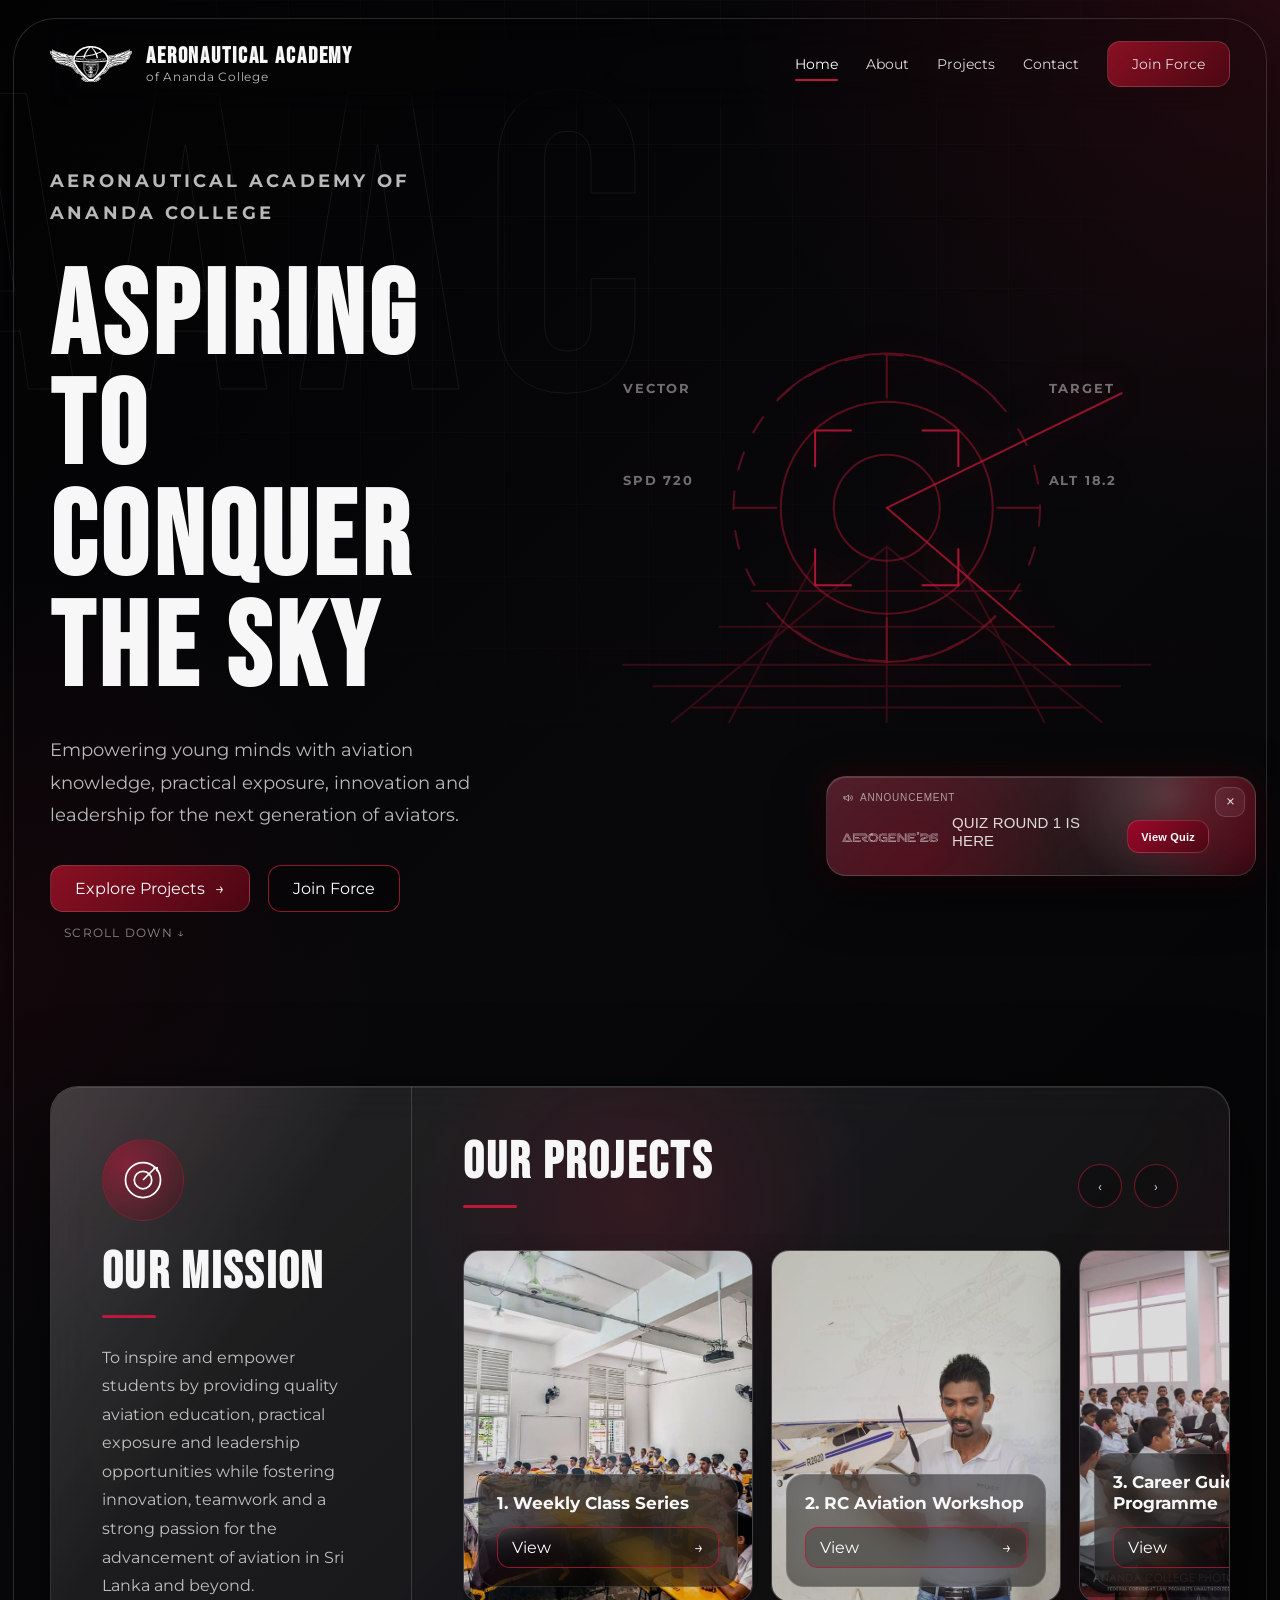
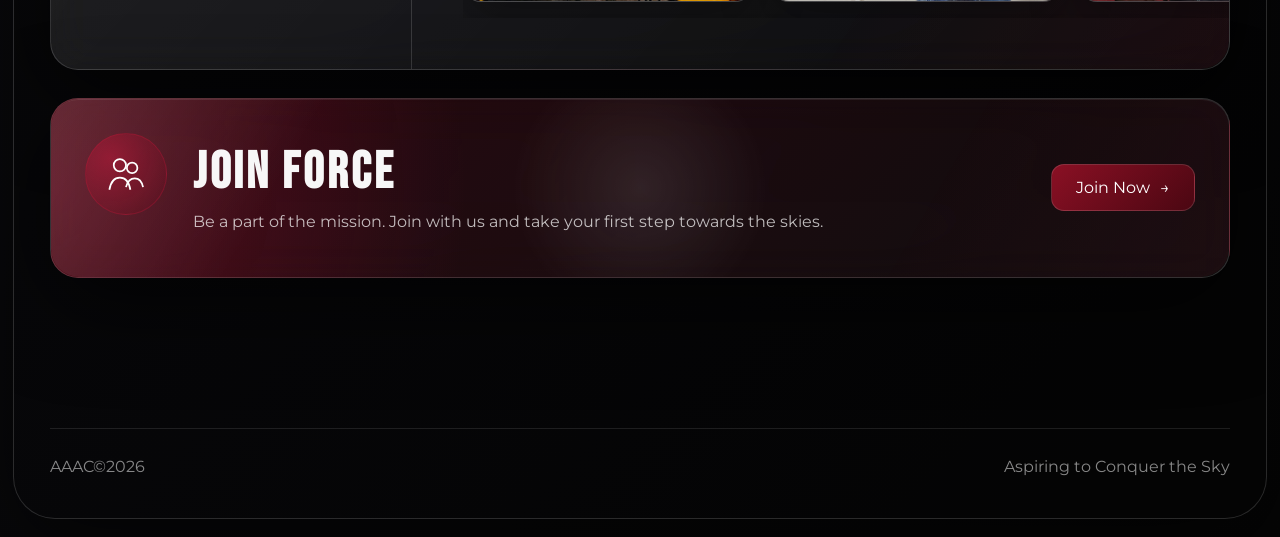
==== commit 5a55ceff: "Update index.html" ====
--- a/index.html
+++ b/index.html
@@ -173,6 +173,10 @@
 <div id="quizPopup" class="aaac-popup aaac-popup-compact aaac-popup-aerogene" role="dialog" aria-label="Aerogene Quiz Round 1 notification">
   <div class="aaac-popup-inner">
 
+    <button class="aaac-popup-icon-btn aaac-popup-close" type="button" aria-label="Close notification">
+      ×
+    </button>
+
     <div class="aaac-popup-announcement">
       <svg class="aaac-popup-speaker" viewBox="0 0 24 24" aria-hidden="true">
         <path d="M4 10v4h4l5 4V6l-5 4H4z"></path>
@@ -185,15 +189,9 @@
     <div class="aaac-popup-body">
       <img src="assets/img/aerogene26-logo.svg" alt="Aerogene'26" class="aaac-popup-aerogene-logo">
 
-      <div class="aaac-popup-text-area">
-        <p class="aaac-popup-message">Quiz Round 1 is here</p>
-
-        <a href="#" class="aaac-popup-link">View Quiz</a>
-      </div>
-
-      <button class="aaac-popup-icon-btn aaac-popup-close" type="button" aria-label="Close notification">
-        ×
-      </button>
+      <p class="aaac-popup-message">QUIZ ROUND 1 IS HERE</p>
+
+      <a href="#" class="aaac-popup-link">View Quiz</a>
     </div>
 
   </div>
--- a/assets/css/style.css
+++ b/assets/css/style.css
@@ -2060,3 +2060,38 @@
   object-fit: contain;
   object-position: center;
 }
+/* =========================================================
+   SMALL POPUP REFINEMENT
+   Logo +3/4% bigger and close button moved to top-right
+   ========================================================= */
+
+.aaac-popup.aaac-popup-aerogene .aaac-popup-inner {
+  position: relative;
+  padding: 15px 46px 15px 15px;
+}
+
+/* Increase Aerogene'26 logo slightly */
+.aaac-popup.aaac-popup-aerogene .aaac-popup-aerogene-logo {
+  width: 96px;
+  height: auto;
+  max-height: 48px;
+  object-fit: contain;
+  object-position: center;
+}
+
+/* Move close button to the popup's top-right corner */
+.aaac-popup.aaac-popup-aerogene .aaac-popup-icon-btn.aaac-popup-close {
+  position: absolute;
+  top: 10px;
+  right: 10px;
+  width: 30px;
+  height: 30px;
+  border-radius: 10px;
+  font-size: 19px;
+  z-index: 5;
+}
+
+/* Since close button is now floating, keep body clean */
+.aaac-popup.aaac-popup-aerogene .aaac-popup-body {
+  padding-right: 0;
+}
